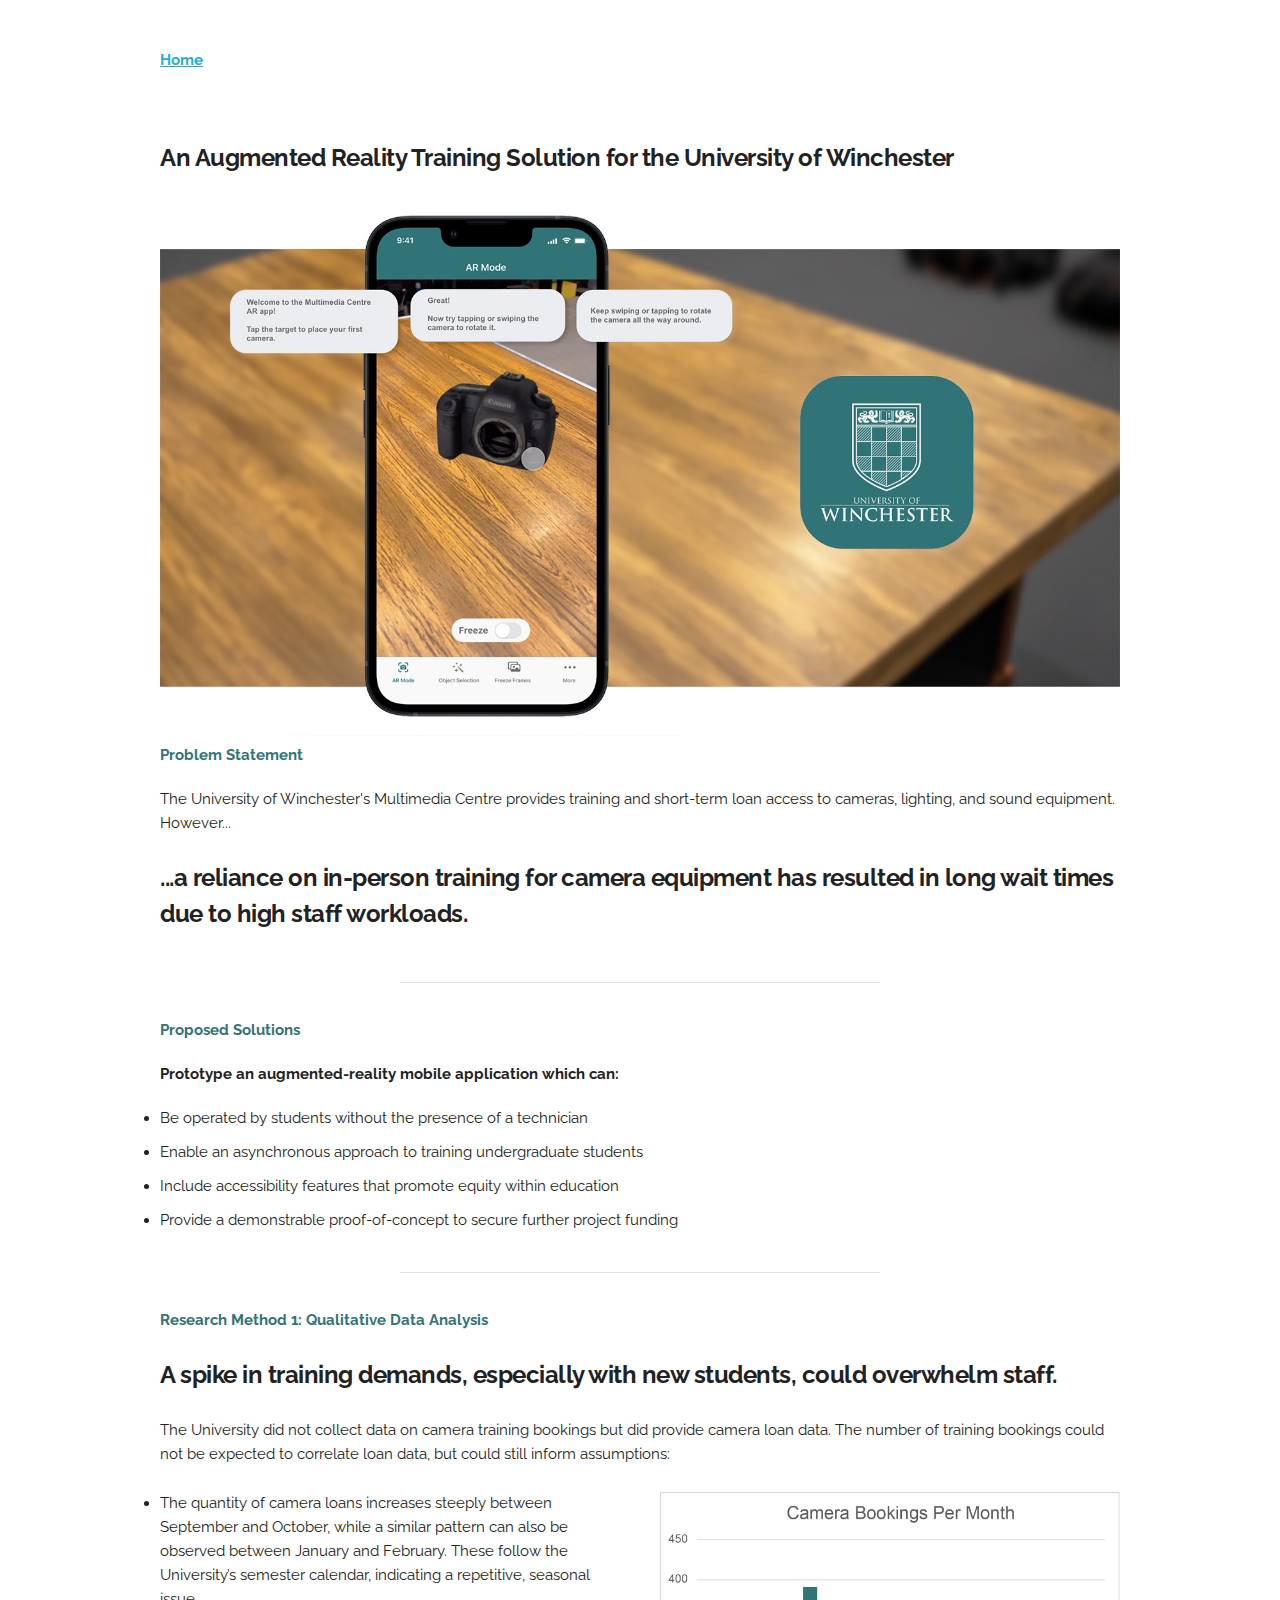
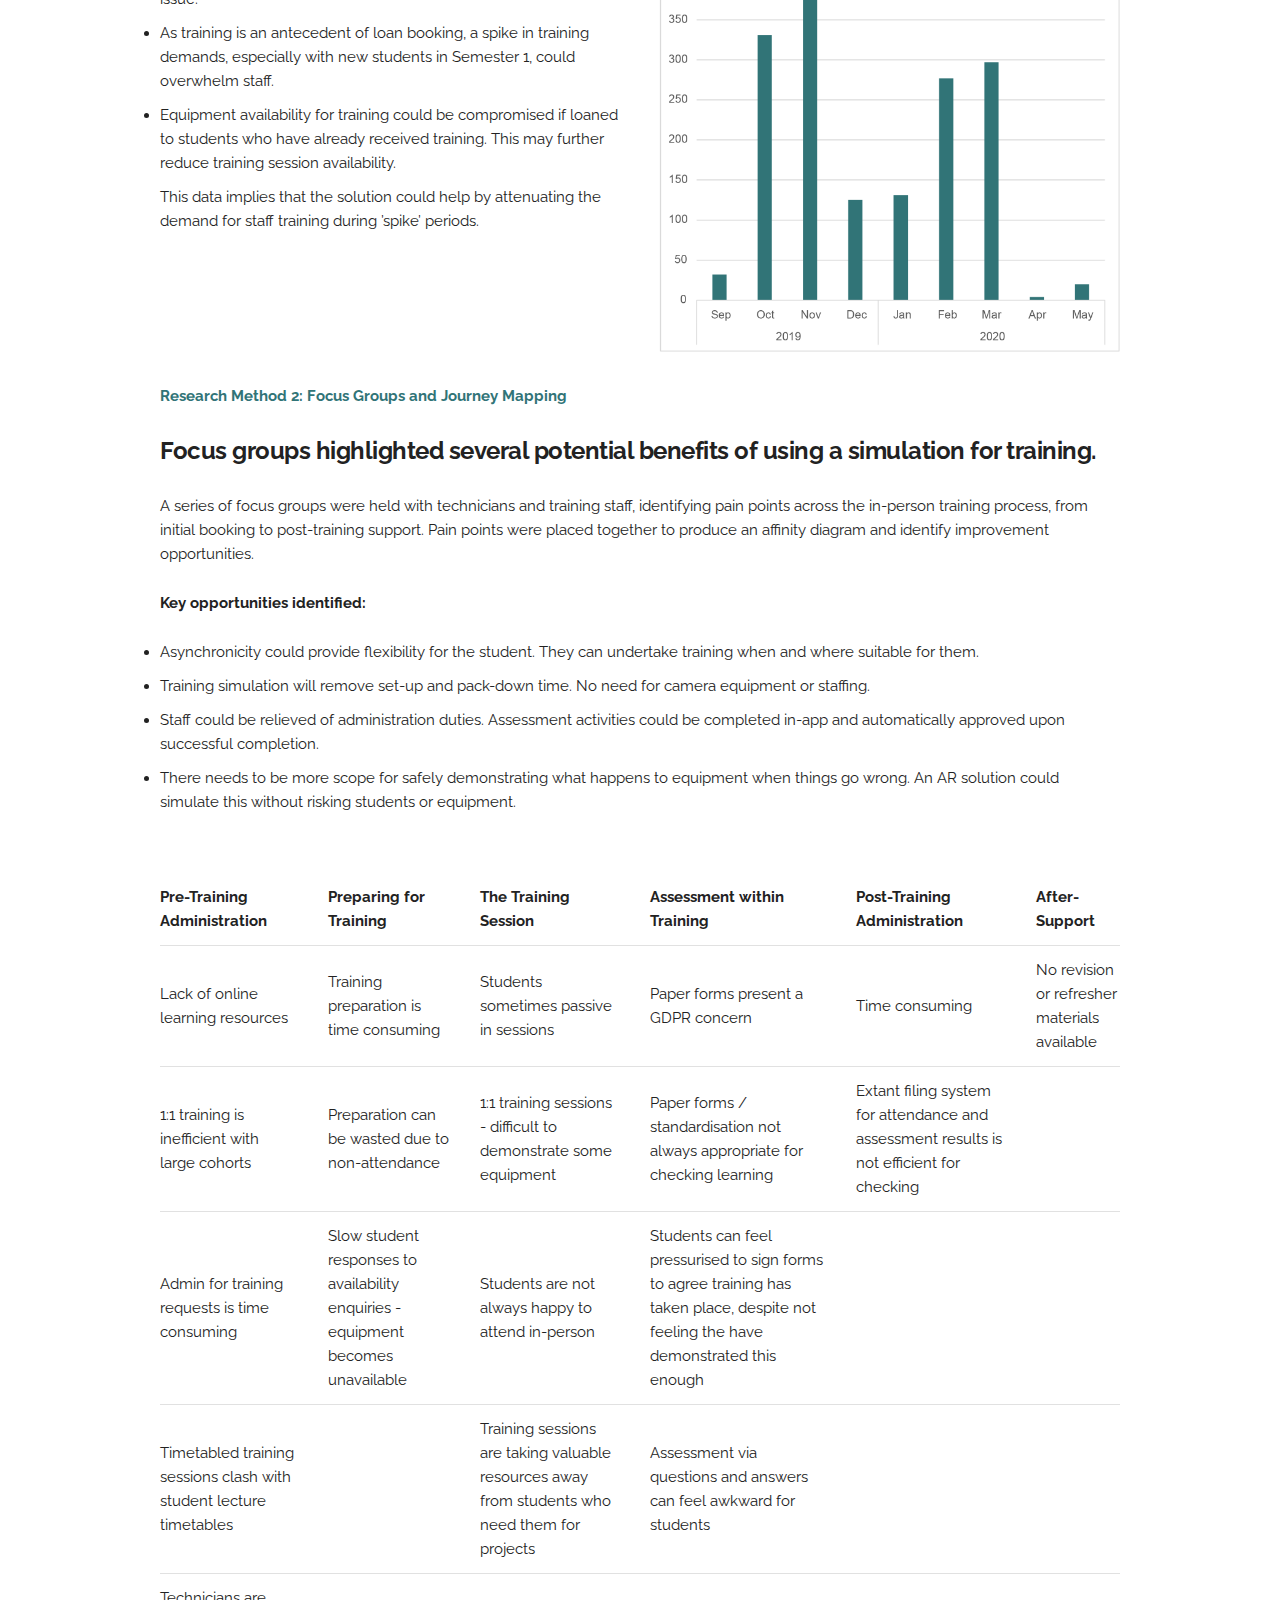
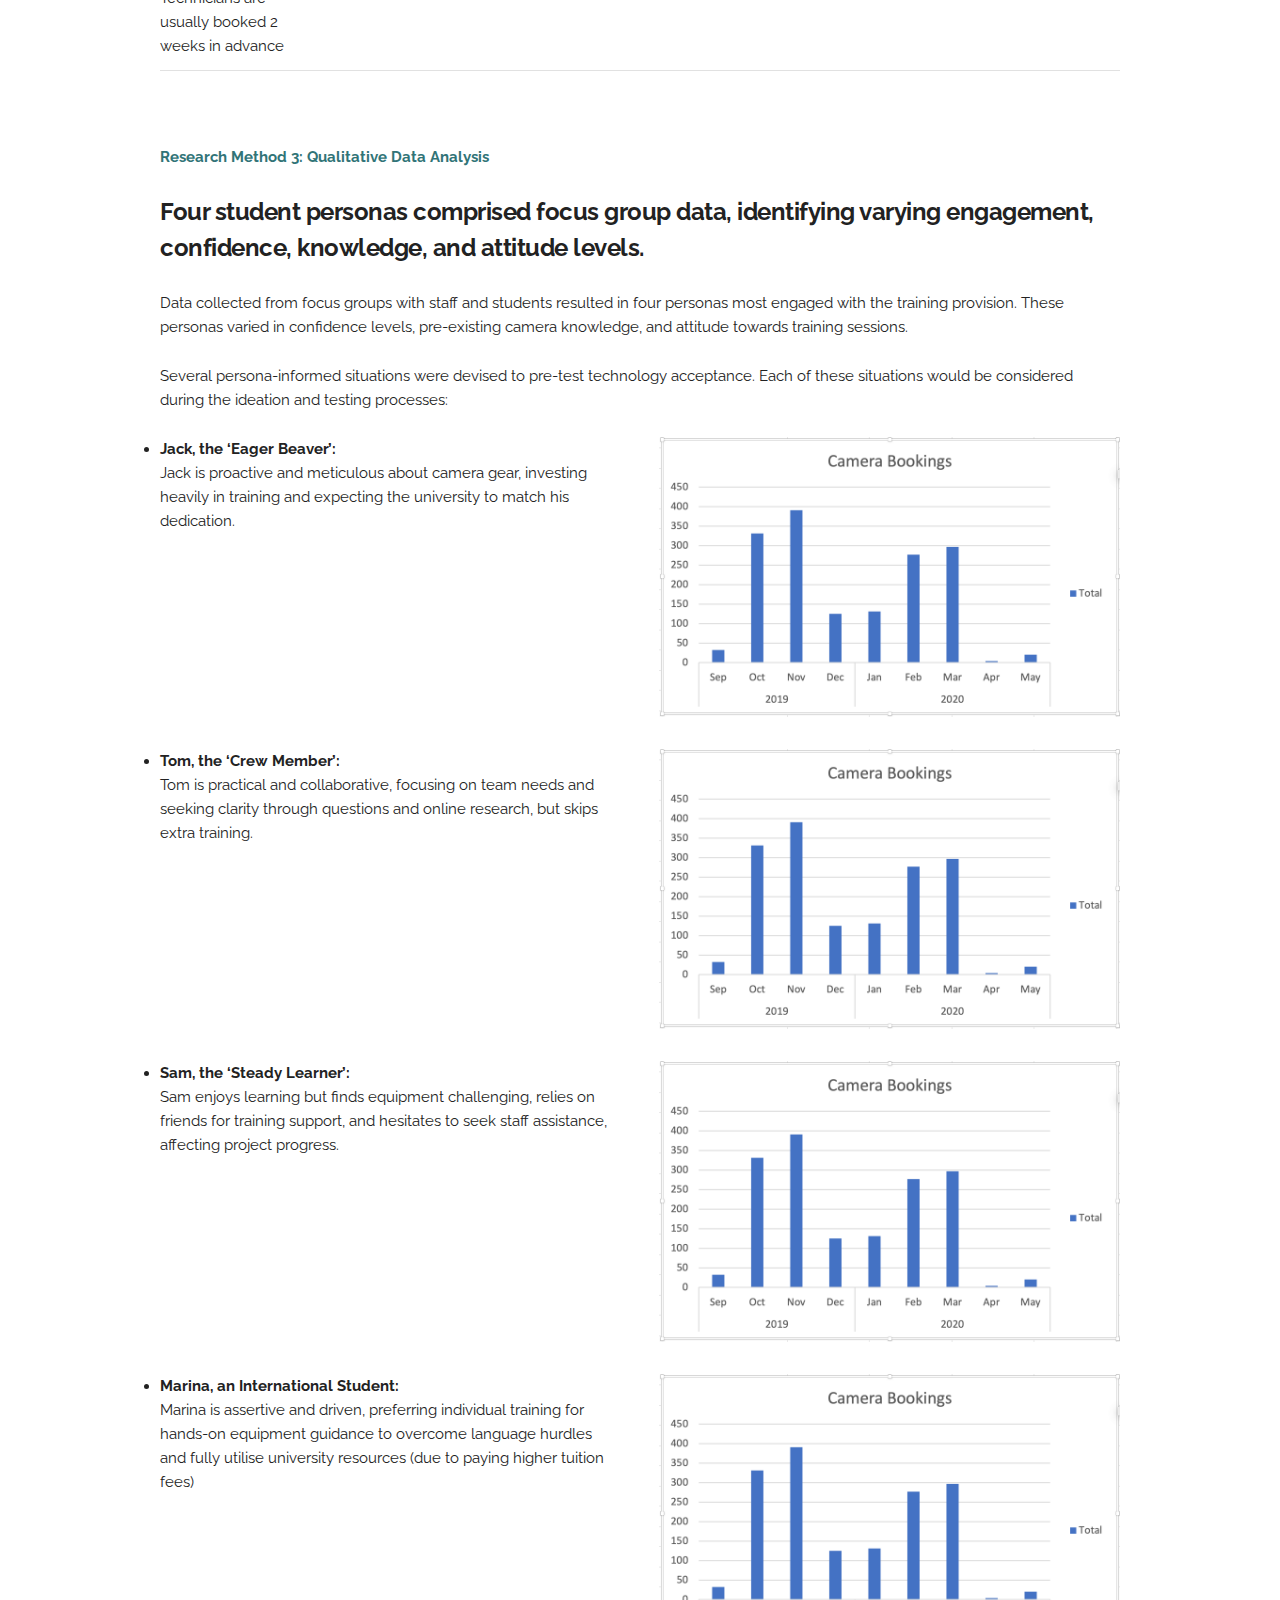
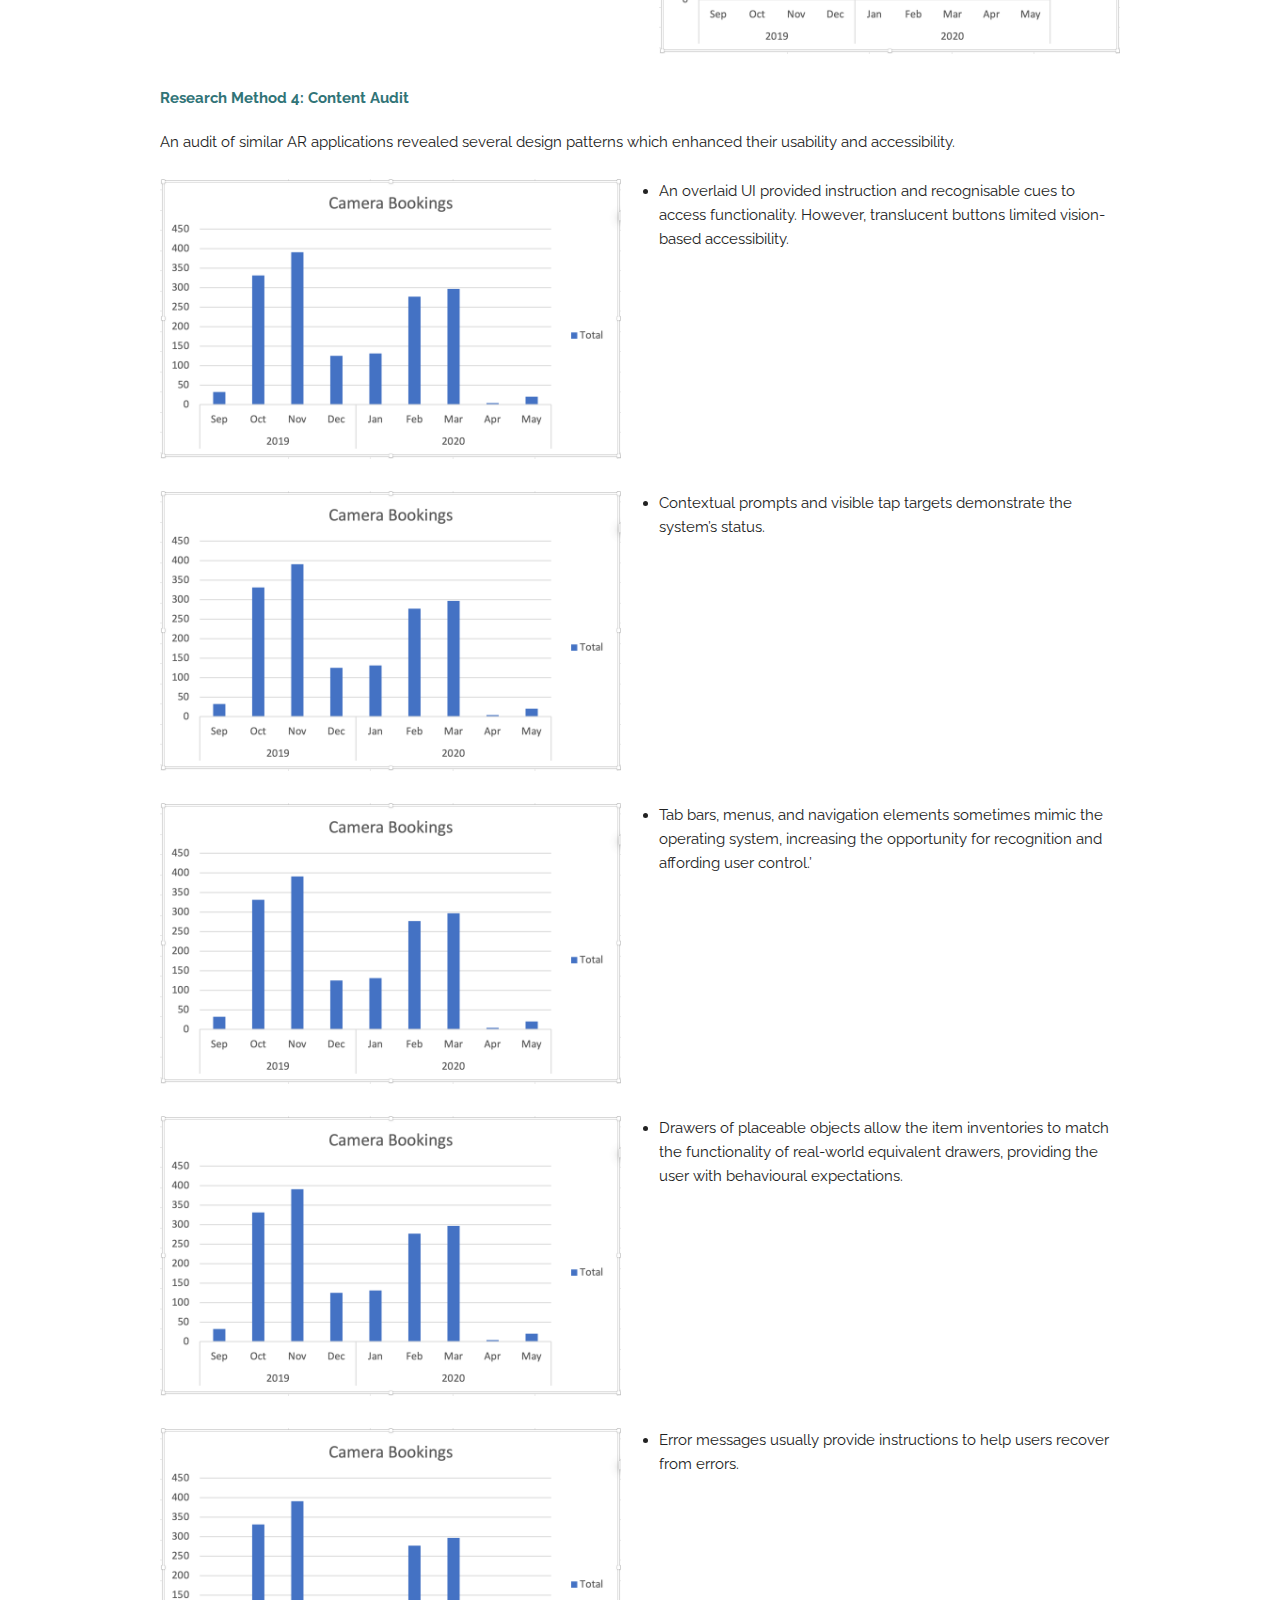
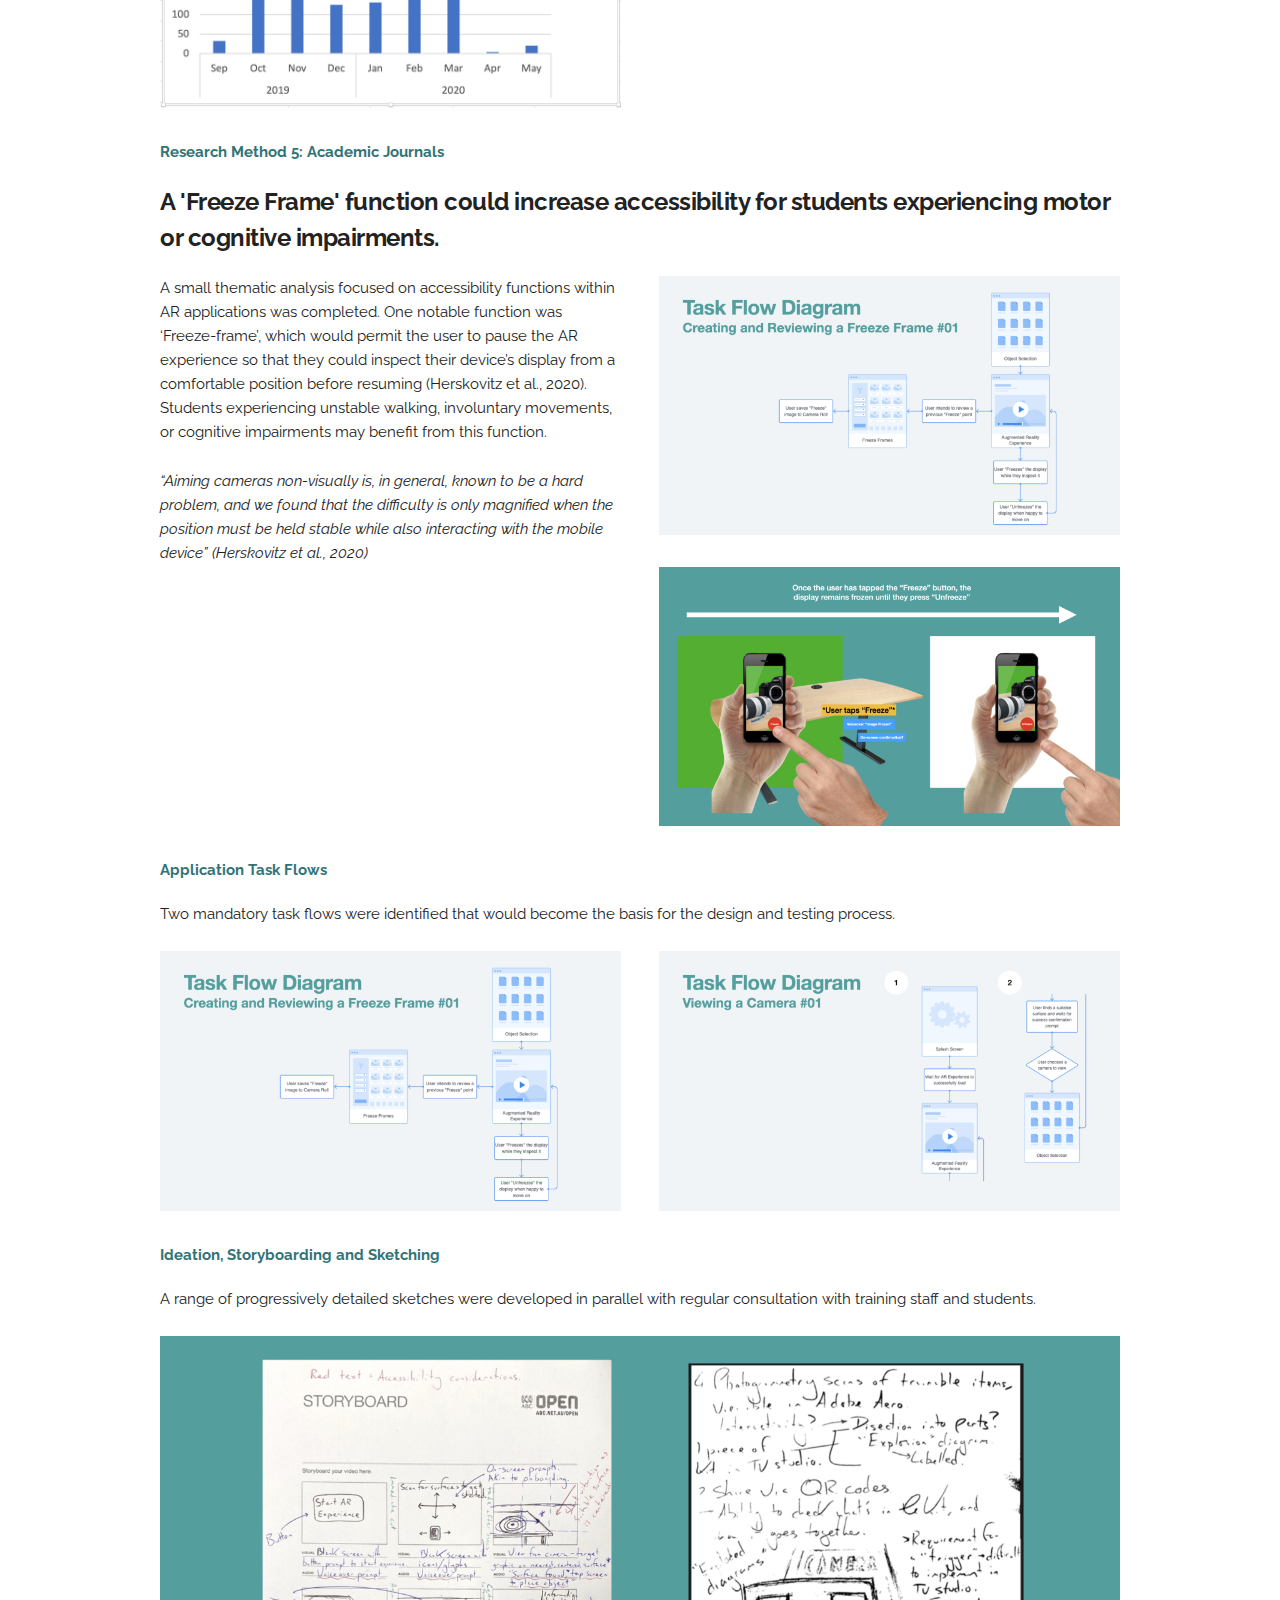
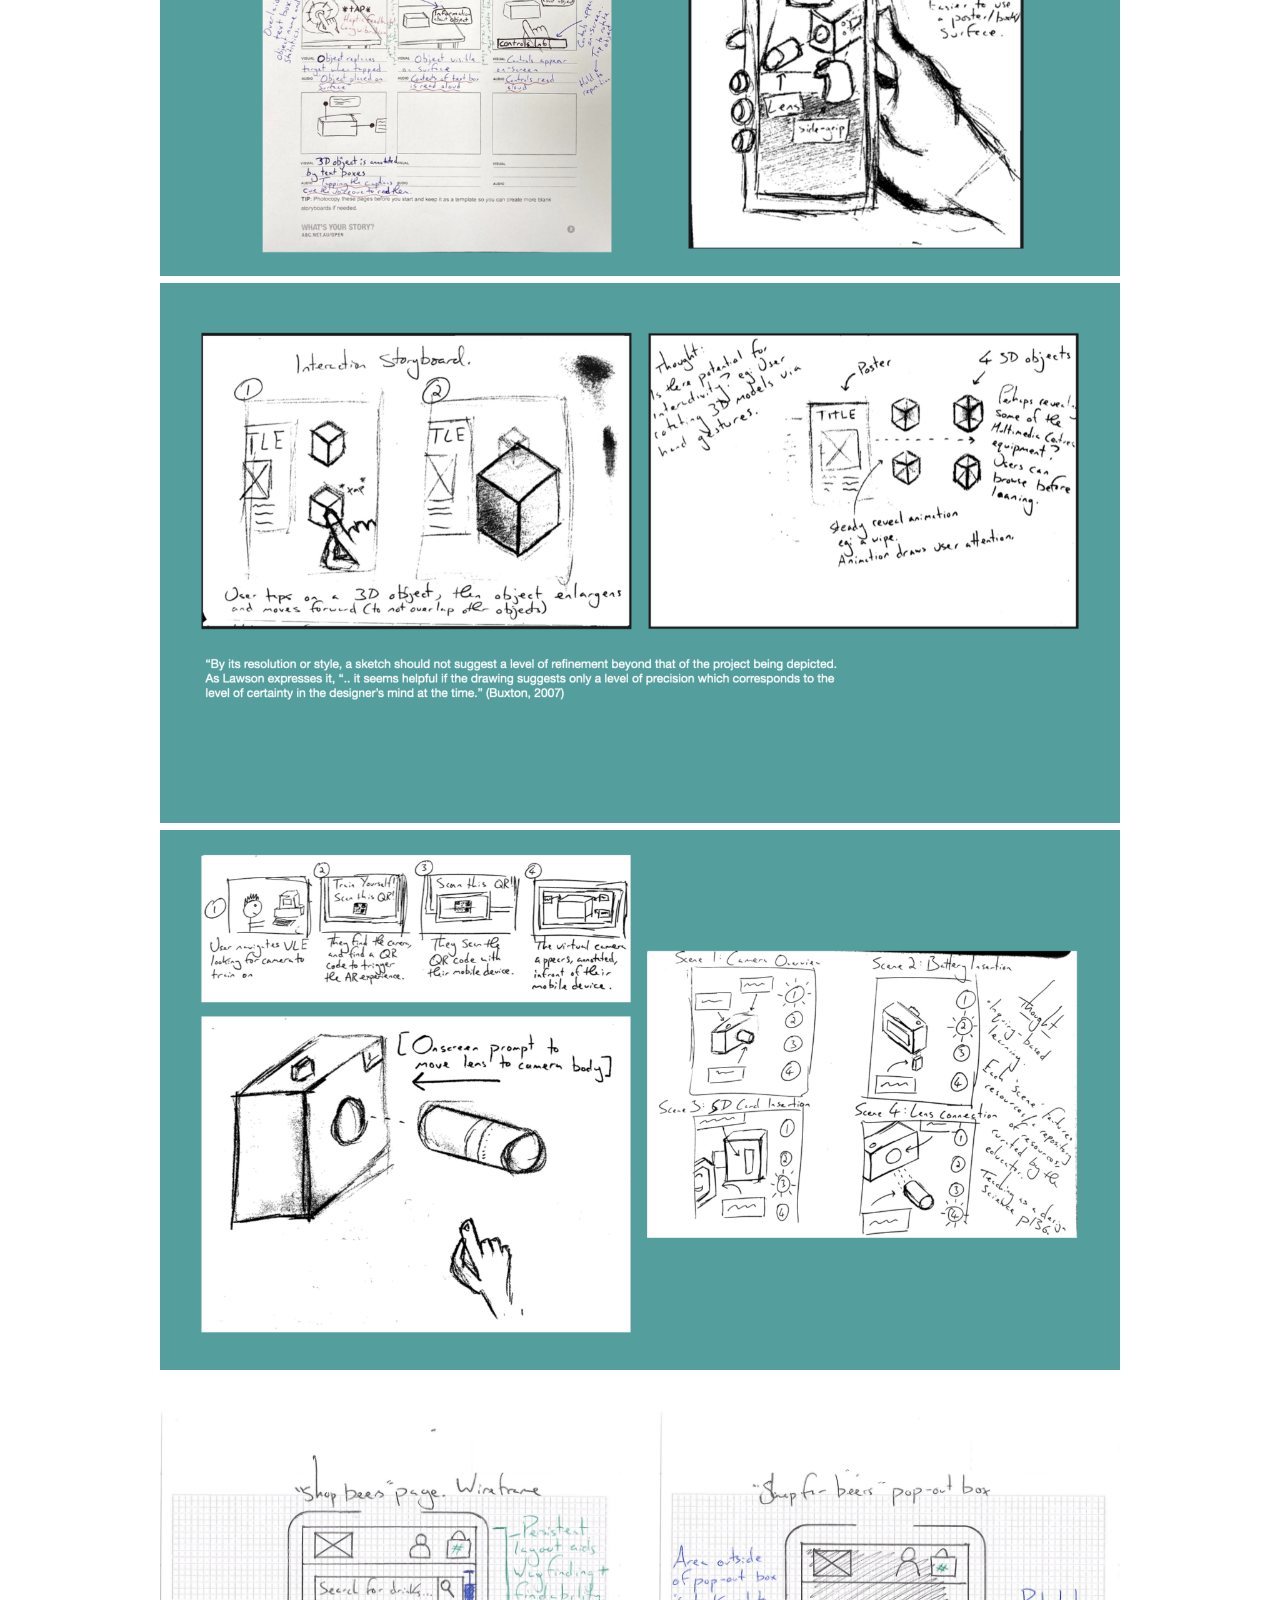
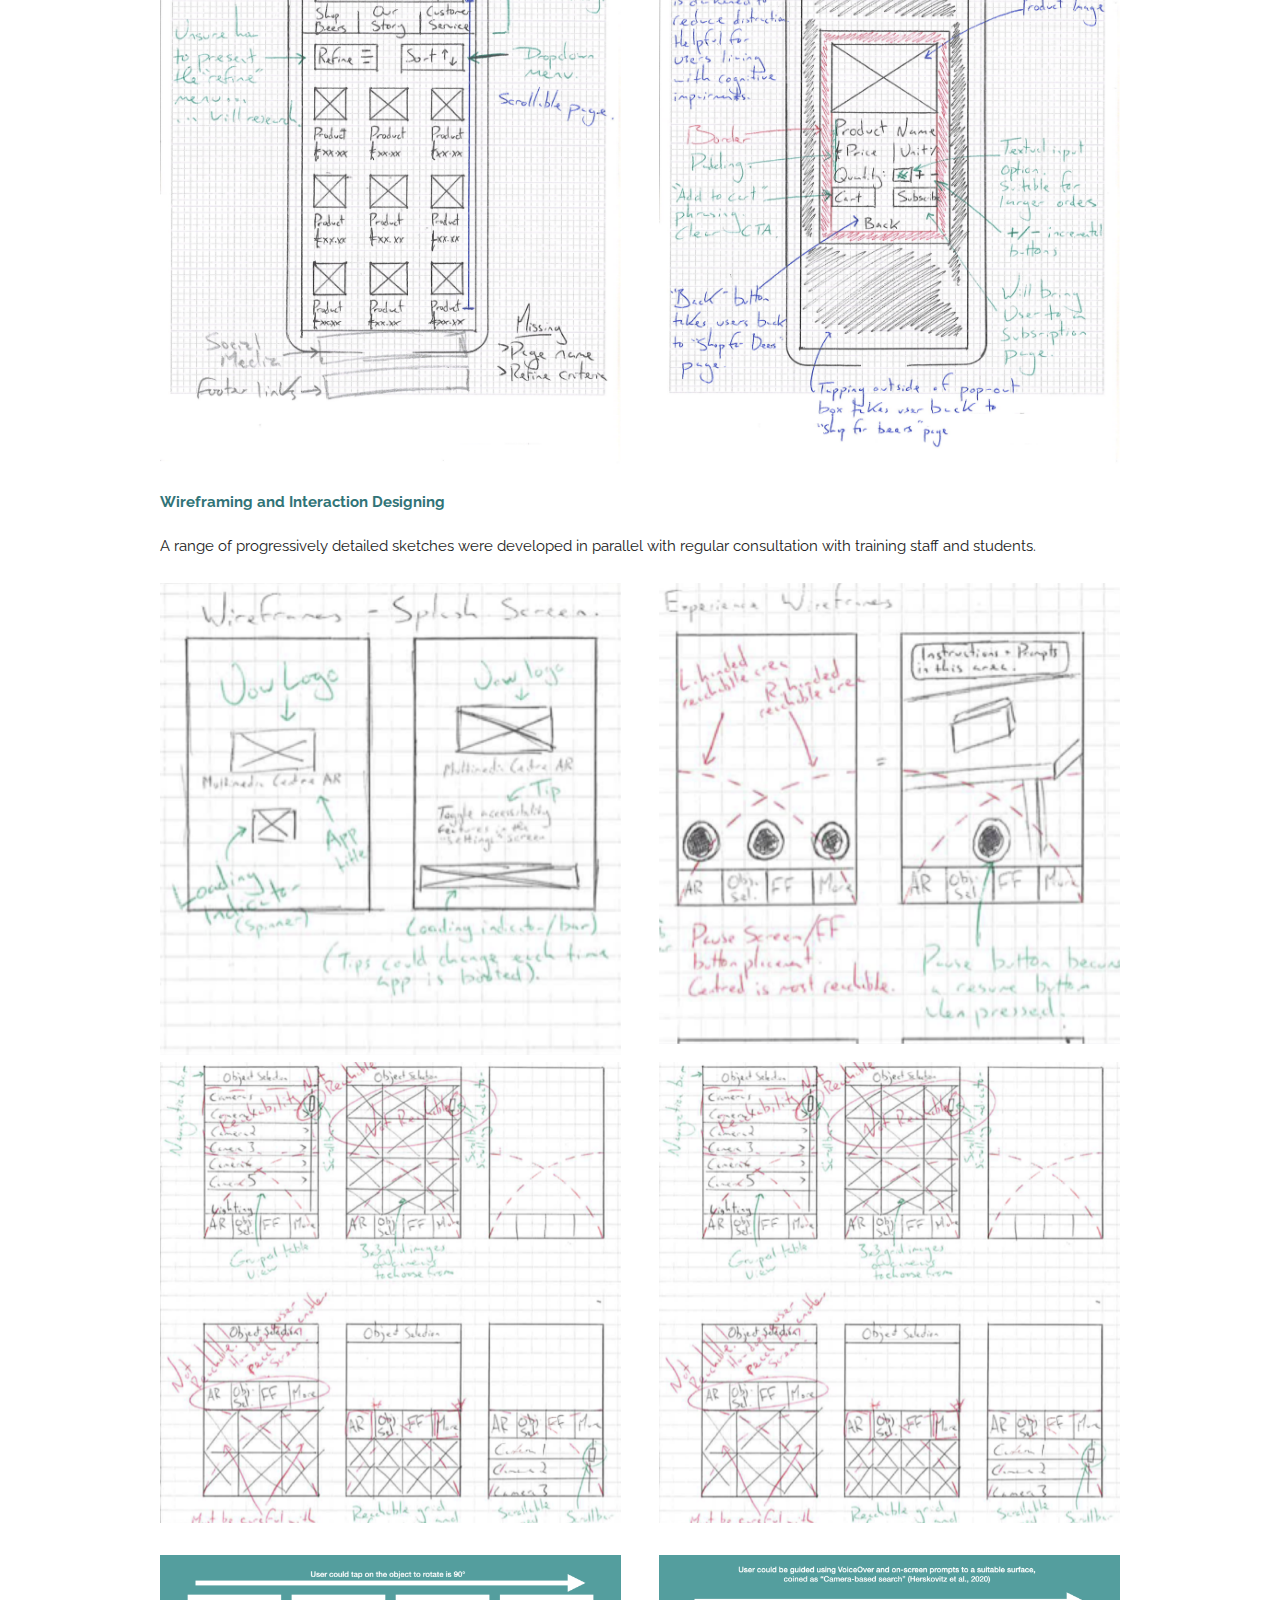
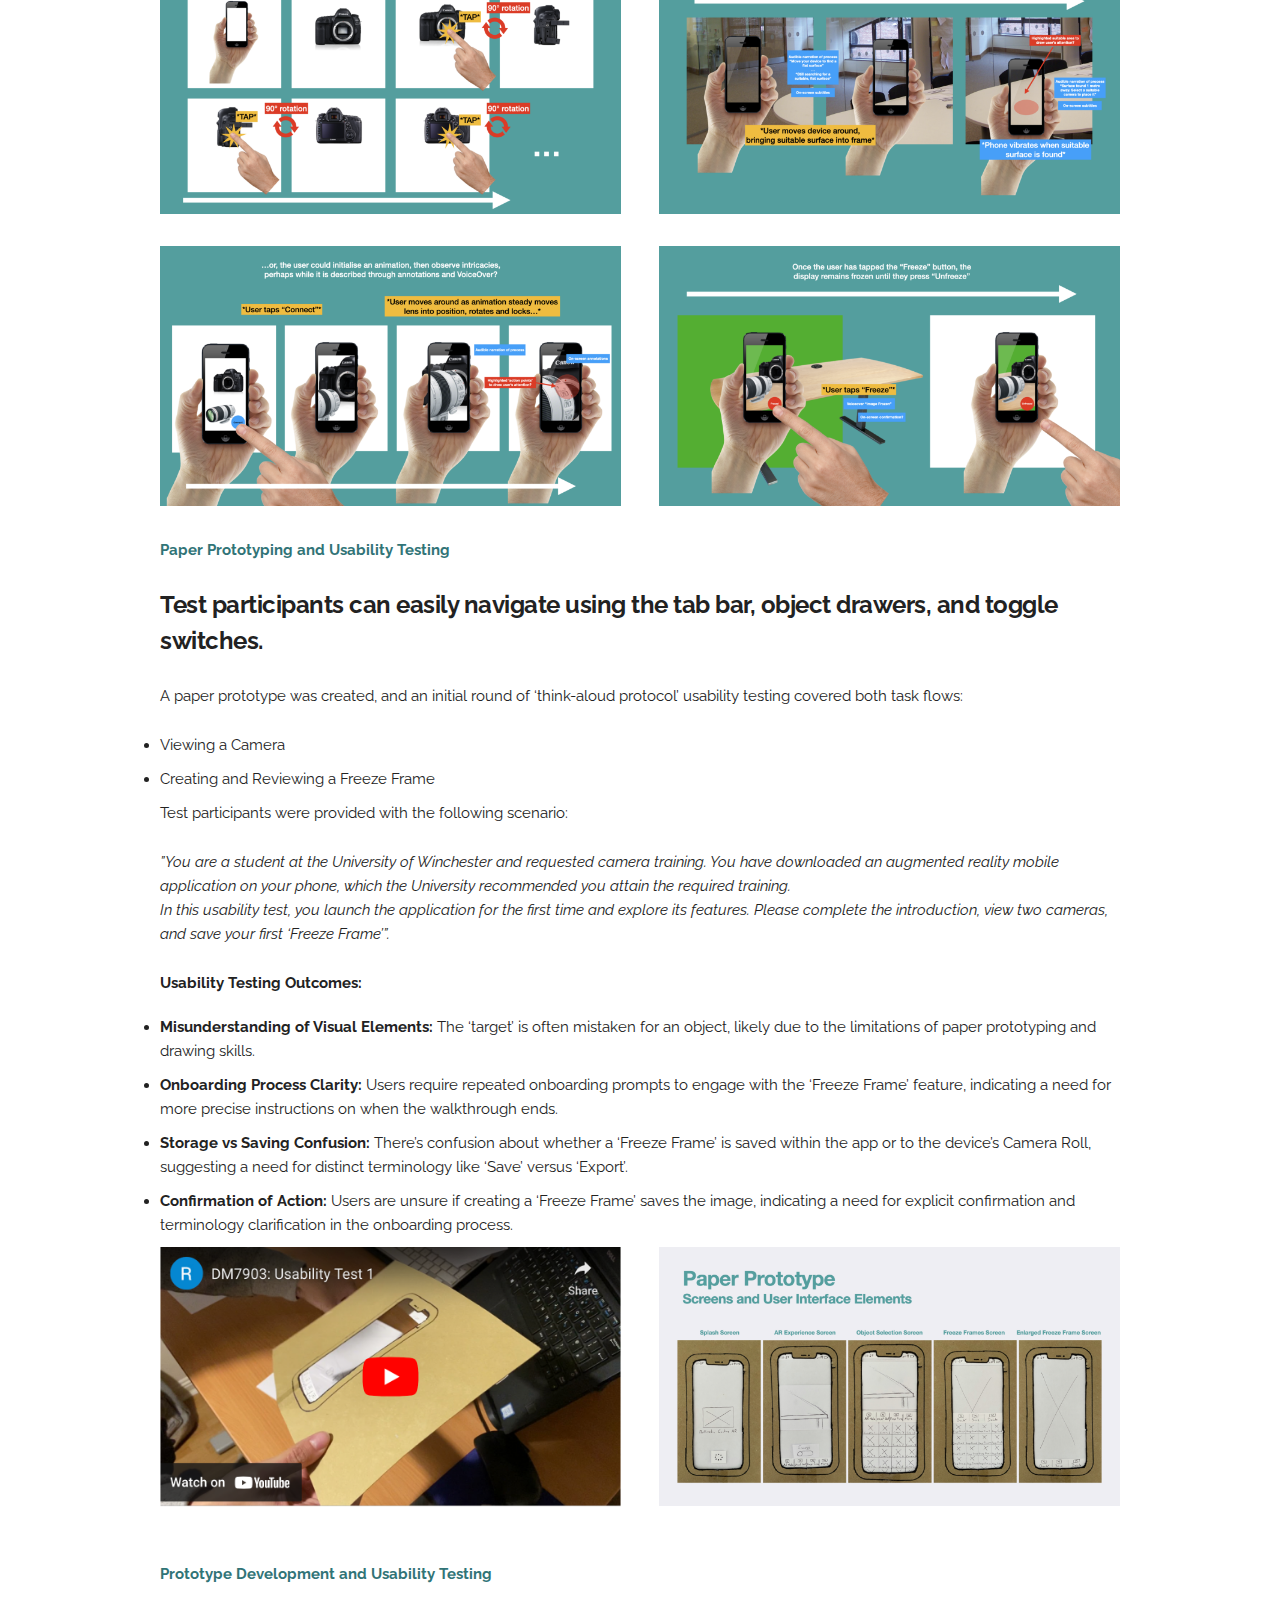
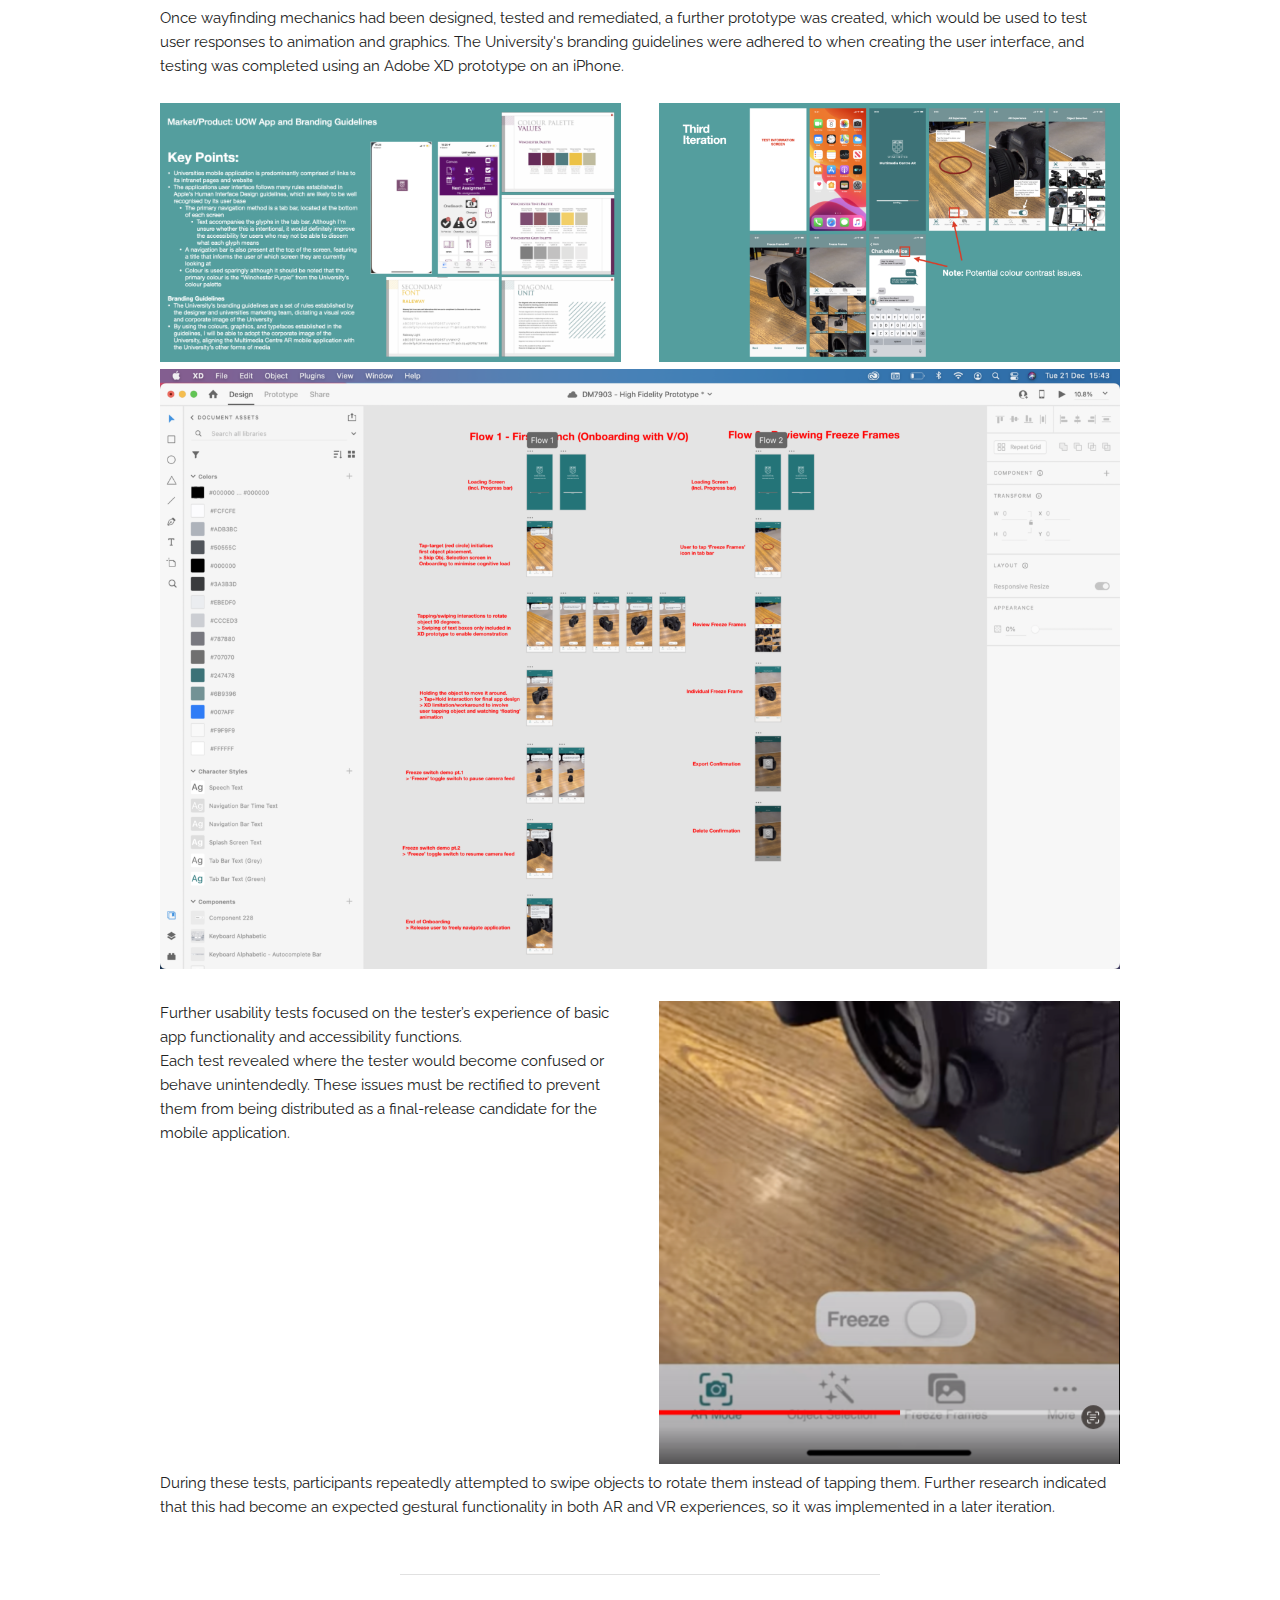
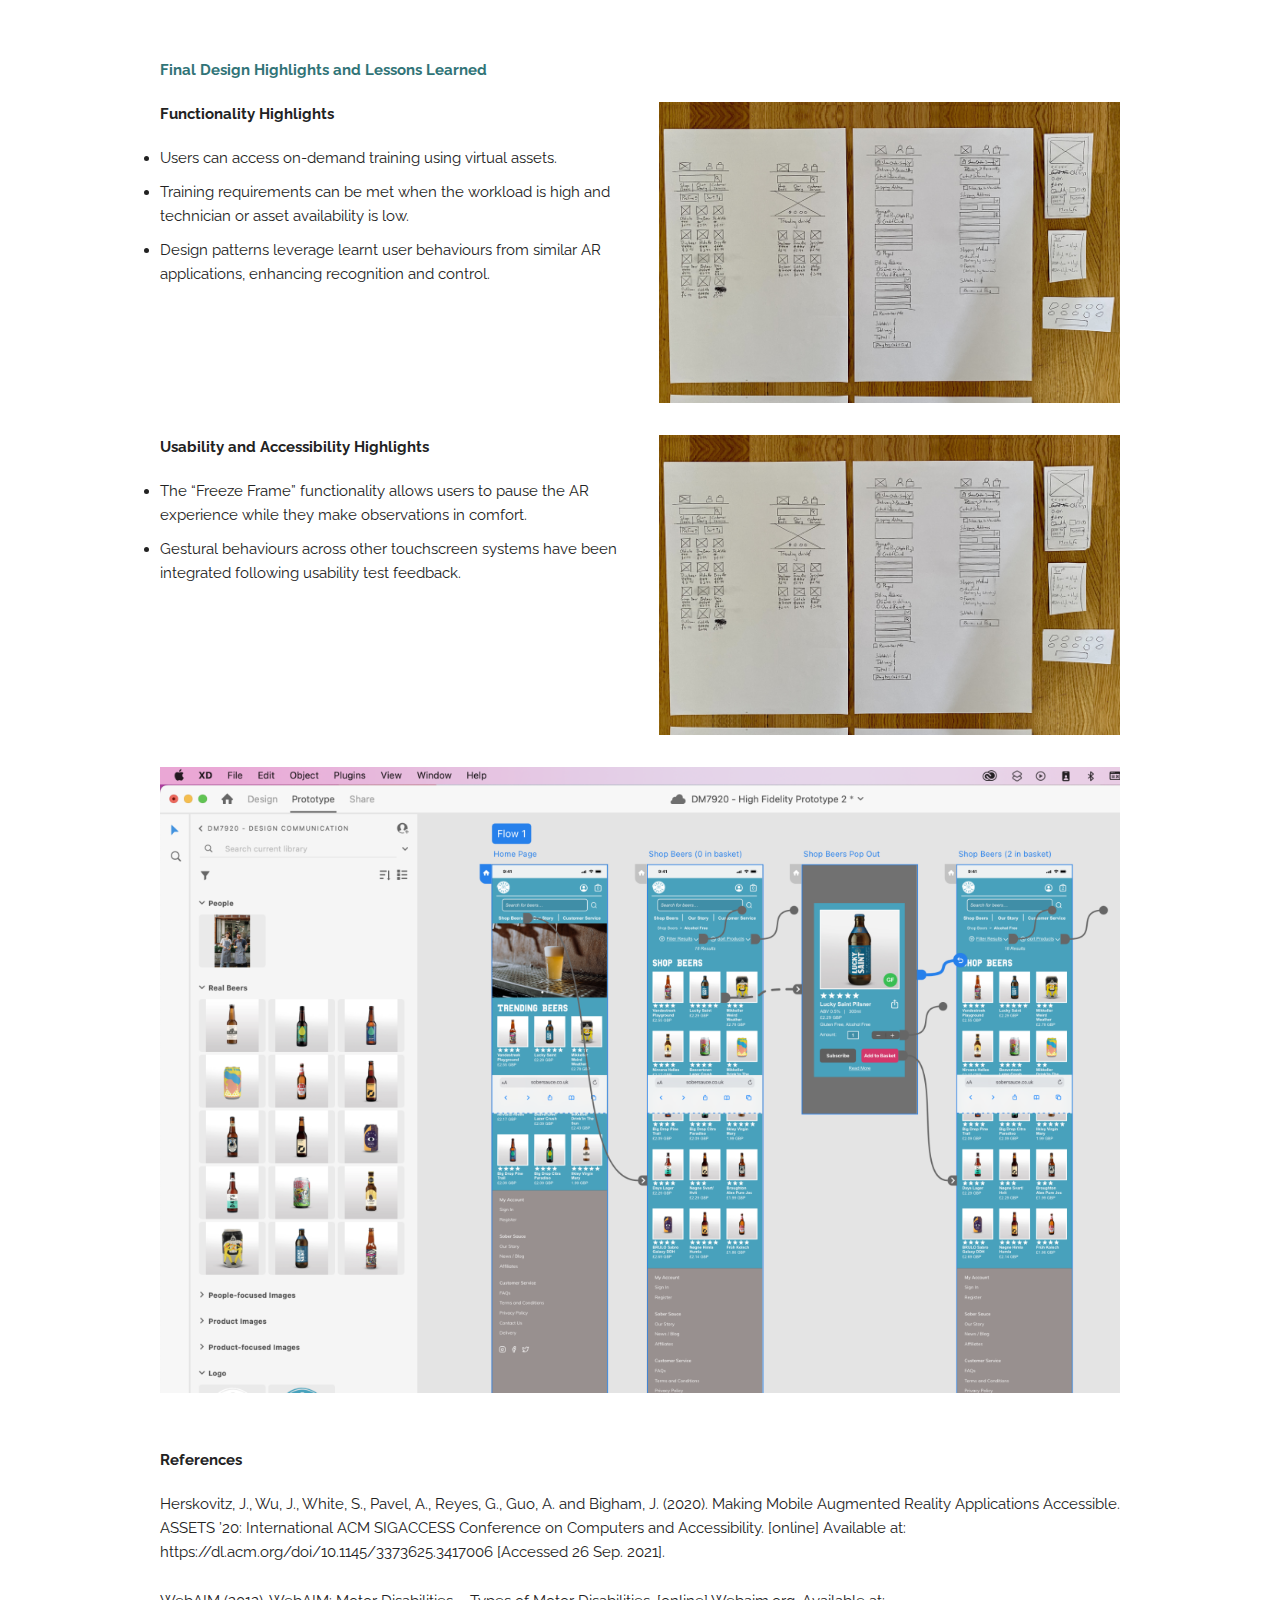
==== AR Training.html @ 692aac98 "Add files via upload" ====
<!DOCTYPE html>
<html lang="en">
<head>

  <!-- Basic Page Needs
  –––––––––––––––––––––––––––––––––––––––––––––––––– -->
  <meta charset="utf-8">
  <title>Skeleton: Responsive CSS Boilerplate</title>
  <meta name="description" content="">
  <meta name="author" content="">

  <!-- Mobile Specific Metas
  –––––––––––––––––––––––––––––––––––––––––––––––––– -->
  <meta name="viewport" content="width=device-width, initial-scale=1">

  <!-- FONT
  –––––––––––––––––––––––––––––––––––––––––––––––––– -->
  <link href='//fonts.googleapis.com/css?family=Raleway:400,300,600' rel='stylesheet' type='text/css'>

  <!-- CSS
  –––––––––––––––––––––––––––––––––––––––––––––––––– -->
  <link rel="stylesheet" href="css/normalize.css">
  <link rel="stylesheet" href="css/skeleton.css">
  <link rel="stylesheet" href="css/style.css">

  <!-- Scripts
  –––––––––––––––––––––––––––––––––––––––––––––––––– -->
  <script src="//ajax.googleapis.com/ajax/libs/jquery/2.1.1/jquery.min.js"></script>

  <!-- Favicon
  –––––––––––––––––––––––––––––––––––––––––––––––––– -->
  <link rel="icon" type="image/png" href="../../dist/images/favicon.png">

</head>
<body>
    <!-- Primary Page Layout
  –––––––––––––––––––––––––––––––––––––––––––––––––– -->

    <div class="container">

        <!-- RETURN HOME -->
        <div class="row">
            <div class="twelve columns" style="margin-top: 5%">
                <h4><a href="index.html">Home</a></h4>
            </div>

        <!-- TITLE -->
        <div class="row">
            <div class="twelve columns" style="margin-top: 5%">
                <h2>An Augmented Reality Training Solution for the University of Winchester</h2>
            </div>



            <!-- HEADER IMAGE -->
            <div class="row">
                <div class="twelve columns">
                    <img class="responsive" src="images/AR-1-hero-image.jpg" alt="Sober Sauce Header Image">
                </div>
            </div>



   <!-- PROBLEM STATEMENT -->
   <div class="row">
    <div class="twelve columns">
        <h3 id="arPage">Problem Statement</h3>
        <p>The University of Winchester's Multimedia Centre provides training and short-term loan access to cameras, lighting, and sound equipment. However...</p>
        <h2>...a reliance on in-person training for camera equipment has resulted in long wait times due to high staff workloads.</h2>
    </div>
</div>
<hr style="width:50%">



<!-- PROPOSED SOLUTIONS -->

<div class="row">
    <div class="twelve columns">
        <h3 id="arPage">Proposed Solutions</h3>
    </div>
</div>

<div class="row">
    <div class="twelve columns">
        <h4>Prototype an augmented-reality mobile application which can:</h4>
        <li>Be operated by students without the presence of a technician</li>
        <li>Enable an asynchronous approach to training undergraduate students</li>
        <li>Include accessibility features that promote equity within education</li>
        <li>Provide a demonstrable proof-of-concept to secure further project funding</li>

    </div>
</div>
<hr style="width:50%">



<!-- RESEARCH METHOD 1 AND INSIGHTS -->

<div class="row">
    <div class="twelve columns">
        <h3 id="arPage">Research Method 1: Qualitative Data Analysis</h3>
        <p>
        <h2>A spike in training demands, especially with new students, could overwhelm staff.</h2>
        </p>
    </div>
</div>

<div class="row">
    <div class="twelve columns">
        <p>The University did not collect data on camera training bookings but did provide camera loan data. The number of training bookings could not be expected to correlate loan data, but could still inform assumptions:</p>
    </div>
    </div>
    <div class="row">
        <div class="six columns">
            <li>The quantity of camera loans increases steeply between September and October, while a similar pattern can also be observed between January and February. These follow the University’s semester calendar, indicating a repetitive, seasonal issue.</li>
            <li>As training is an antecedent of loan booking, a spike in training demands, especially with new students in Semester 1, could overwhelm staff.</li>
            <li>Equipment availability for training could be compromised if loaned to students who have already received training. This may further reduce training session availability.</li>
        <p>This data implies that the solution could help by attenuating the demand for staff training during ’spike’ periods.</p>
        </div>

    <div class="six columns">
        <img class="responsive" src="images/AR-2-camera-booking-graph.png"
            alt="Site Structure Diagram of the Sober Sauce Website">
        <p></p>
    </div>
</div>





<!-- RESEARCH METHOD 2 AND INSIGHTS -->

<div class="row">
    <div class="twelve columns">
        <h3 id="arPage">Research Method 2: Focus Groups and Journey Mapping</h3>
        <p>
        <h2>Focus groups highlighted several potential benefits of using a simulation for training.</p>
        </h2>
    </div>
</div>

<div class="row">
    <div class="twelve columns">
        <p>A series of focus groups were held with technicians and training staff, identifying pain points across the in-person training process, from initial booking to post-training support. Pain points were placed together to produce an affinity diagram and identify improvement opportunities.</p>
        <p><h4>Key opportunities identified:</h4></p>
        <li>Asynchronicity could provide flexibility for the student. They can undertake training when and where suitable for them.</li>
        <li>Training simulation will remove set-up and pack-down time. No need for camera equipment or staffing.</li>
        <li>Staff could be relieved of administration duties. Assessment activities could be completed in-app and automatically approved upon successful completion.</li>
        <li>There needs to be more scope for safely demonstrating what happens to equipment when things go wrong. An AR solution could simulate this without risking students or equipment.</li>
       <br>
       <p></p>
        <table>
            <tr>
              <th>Pre-Training Administration</th>
              <th>Preparing for Training</th>
              <th>The Training Session</th>
              <th>Assessment within Training</th>
              <th>Post-Training Administration</th>
              <th>After-Support</th>
            </tr>
            <tr>
              <td>Lack of online learning resources</td>
              <td>Training preparation is time consuming</td>
              <td>Students sometimes passive in sessions</td>
              <td>Paper forms present a GDPR concern</td>
              <td>Time consuming</td>
              <td>No revision or refresher materials available</td>
            </tr>
            <tr>
              <td>1:1 training is inefficient with large cohorts</td>
              <td>Preparation can be wasted due to non-attendance</td>
              <td>1:1 training sessions - difficult to demonstrate some equipment</td>
              <td>Paper forms / standardisation not always appropriate for checking learning</td>
              <td>Extant filing system for attendance and assessment results is not efficient for checking</td>
              <td></td>
            </tr>
            <tr>
            <td>Admin for training requests is time consuming</td>
            <td>Slow student responses to availability enquiries - equipment becomes unavailable</td>
            <td>Students are not always happy to attend in-person</td>
            <td>Students can feel pressurised to sign forms to agree training has taken place, despite not feeling the have demonstrated this enough</td>
            <td></td>
            <td></td>
            </tr>
            <tr>
            <td>Timetabled training sessions clash with student lecture timetables</td>
            <td></td>
            <td>Training sessions are taking valuable resources away from students who need them for projects</td>
            <td>Assessment via questions and answers can feel awkward for students</td>
            <td></td>
            <td></td>
            </tr>
            <tr>
            <td>Technicians are usually booked 2 weeks in advance</td>
            <td></td>
            <td></td>
            <td></td>
            <td></td>
            <td></td>
            </tr>
          </table>
          <p></p>
          <br>
          <p></p>
    </div>
</div>
<!-- <hr style="width:50%"> -->


<!-- RESEARCH METHOD 3 AND INSIGHTS -->

<div class="row">
    <div class="twelve columns">
        <h3 id="arPage">Research Method 3: Qualitative Data Analysis</h3>
        <p>
        <h2>Four student personas comprised focus group data, identifying varying engagement, confidence, knowledge, and attitude levels.</h2>
        </p>
    </div>
</div>

<div class="row">
    <div class="twelve columns">
        <p>Data collected from focus groups with staff and students resulted in four personas most engaged with the training provision. These personas varied in confidence levels, pre-existing camera knowledge, and attitude towards training sessions.</p>
        <p>Several persona-informed situations were devised to pre-test technology acceptance. Each of these situations would be considered during the ideation and testing processes:</p>
    </div>
    </div>
    <div class="row">
        <div class="six columns">
            <li><b>Jack, the ‘Eager Beaver’:</b>
                <br>Jack is proactive and meticulous about camera gear, investing heavily in training and expecting the university to match his dedication.</li>
        </div>
        <div class="six columns">
            <img class="responsive" src="images/arCameraBookings.png" alt="Site Structure Diagram of the Sober Sauce Website">
            <p></p>
        </div>
    </div>
    <div class="row">
        <div class="six columns">
            <li><b>Tom, the ‘Crew Member’:</b> 
                <br>Tom is practical and collaborative, focusing on team needs and seeking clarity through questions and online research, but skips extra training.</li>
        </div>
        <div class="six columns">
            <img class="responsive" src="images/arCameraBookings.png" alt="Site Structure Diagram of the Sober Sauce Website">
            <p></p>
        </div>
    </div>
    <div class="row">
        <div class="six columns">
            <li><b>Sam, the ‘Steady Learner’:</b>
                <br>Sam enjoys learning but finds equipment challenging, relies on friends for training support, and hesitates to seek staff assistance, affecting project progress.</li>
        </div>
        <div class="six columns">
            <img class="responsive" src="images/arCameraBookings.png" alt="Site Structure Diagram of the Sober Sauce Website">
            <p></p>
        </div>
    </div>
    <div class="row">
        <div class="six columns">
            <li><b>Marina, an International Student:</b>
                <br>Marina is assertive and driven, preferring individual training for hands-on equipment guidance to overcome language hurdles and fully utilise university resources (due to paying higher tuition fees)</li>
        </div>
        <div class="six columns">
            <img class="responsive" src="images/arCameraBookings.png" alt="Site Structure Diagram of the Sober Sauce Website">
            <p></p>
        </div>
    </div>


<!-- RESEARCH METHOD 4 AND INSIGHTS -->

    <div class="row">
        <div class="twelve columns">
            <h3 id="arPage">Research Method 4: Content Audit</h3>
            <p>An audit of similar AR applications revealed several design patterns which enhanced their usability and accessibility.</p>
        </div>
    </div>
    <div class="row">
        <div class="six columns">
            <img class="responsive" src="images/arCameraBookings.png" alt="Site Structure Diagram of the Sober Sauce Website">
            <p></p>
        </div>
        <div class="six columns">
            <li>An overlaid UI provided instruction and recognisable cues to access functionality. However, translucent buttons limited vision-based accessibility.</li>
        </div>
    </div>
    <div class="row">
        <div class="six columns">
            <img class="responsive" src="images/arCameraBookings.png" alt="Site Structure Diagram of the Sober Sauce Website">
            <p></p>
        </div>
        <div class="six columns">
            <li>Contextual prompts and visible tap targets demonstrate the system’s status.</li>
        </div>
    </div>
    <div class="row">
        <div class="six columns">
            <img class="responsive" src="images/arCameraBookings.png" alt="Site Structure Diagram of the Sober Sauce Website">
            <p></p>
        </div>
        <div class="six columns">
            <li>Tab bars, menus, and navigation elements sometimes mimic the operating system, increasing the opportunity for recognition and affording user control.’</li>
        </div>
    </div>
    <div class="row">
        <div class="six columns">
            <img class="responsive" src="images/arCameraBookings.png" alt="Site Structure Diagram of the Sober Sauce Website">
            <p></p>
        </div>
        <div class="six columns">
            <li>Drawers of placeable objects allow the item inventories to match the functionality of real-world equivalent drawers, providing the user with behavioural expectations.</li>
        </div>
    </div>
    <div class="row">
        <div class="six columns">
            <img class="responsive" src="images/arCameraBookings.png" alt="Site Structure Diagram of the Sober Sauce Website">
            <p></p>
        </div>
        <div class="six columns">
            <li>Error messages usually provide instructions to help users recover from errors.</li>
        </div>
    </div>




<!-- RESEARCH METHOD 5 AND INSIGHTS -->

<div class="row">
    <div class="twelve columns">
        <h3 id="arPage">Research Method 5: Academic Journals</h3>
        <h2>A 'Freeze Frame' function could increase accessibility for students experiencing motor or cognitive impairments.</h2>
    </div>
</div>
<div class="row">
    <div class="six columns">
        <p>A small thematic analysis focused on accessibility functions within AR applications was completed. One notable function was ‘Freeze-frame’, which would permit the user to pause the AR experience so that they could inspect their device’s display from a comfortable position before resuming (Herskovitz et al., 2020). Students experiencing unstable walking, involuntary movements, or cognitive impairments may benefit from this function.</p>
        <p><i>“Aiming cameras non-visually is, in general, known to be a hard problem, and we found that the difficulty is only magnified when the position must be held stable while also interacting with the mobile device” (Herskovitz et al., 2020)</i></p>
    </div>
    <div class="six columns">
        <img class="responsive" src="images/arFlow1.png" alt="Site Structure Diagram of the Sober Sauce Website">
            <p></p>
        <img class="responsive" src="images/arFlow2.png" alt="Site Structure Diagram of the Sober Sauce Website">
        <p></p>
    </div>
</div>





<!-- APPLICATION TASK FLOWS -->


<div class="row">
    <div class="twelve columns">
        <h3 id="arPage">Application Task Flows</h3>
        <p>Two mandatory task flows were identified that would become the basis for the design and testing process.</p>
    </div>
</div>

<div class="row">
    <div class="six columns">
        <img class="responsive" src="images/arFlow1.png" alt="Site Structure Diagram of the Sober Sauce Website">
    </div>

    <div class="six columns">
        <img class="responsive" src="images/arFlow3.png" alt="Site Structure Diagram of the Sober Sauce Website">
        <p></p>
    </div>
</div>





<!-- IDEATION STORYBOARDING AND SKETCHING -->

<div class="row">
    <div class="twelve columns">
        <h3 id="arPage">Ideation, Storyboarding and Sketching</h3>
        <p>A range of progressively detailed sketches were developed in parallel with regular consultation with training staff and students.</p>
    </div>
</div>

<div class="row">
    <div class="twelve columns">
        <img class="responsive" src="images/sketches1.png" alt="Sober Sauce Redesign Sketches">
        <img class="responsive" src="images/sketches2.png" alt="Sober Sauce Redesign Sketches">
        <img class="responsive" src="images/sketches3.png" alt="Sober Sauce Redesign Sketches">
    </div>
</div>

<div class="row">
    <div class="six columns">
        <img class="responsive" src="images/soberSauceWireframe1.png" alt="Sober Sauce Wireframe 1">
    </div>
    <div class="six columns">
        <img class="responsive" src="images/soberSauceWireframe2.png" alt="Sober Sauce Wireframe 2">
    </div>

</div>


<!-- WIREFRAMING AND INTERACTION DESIGN -->

    <div class="row">
        <div class="twelve columns">
            <h3 id="arPage">Wireframing and Interaction Designing</h3>
            <p>A range of progressively detailed sketches were developed in parallel with regular consultation with training staff and students.</p>
        </div>
    </div>
    <div class="row">
        <div class="six columns">
            <img class="responsive" src="images/arWireframe1.png" alt="Sober Sauce Wireframe 1">
        </div>
        <div class="six columns">
            <img class="responsive" src="images/arWireframe2.png" alt="Sober Sauce Wireframe 2">
        </div>
    </div>
    <div class="row">
        <div class="six columns">
            <img class="responsive" src="images/arWireframe3.png" alt="Sober Sauce Wireframe 1">
        </div>
        <div class="six columns">
            <img class="responsive" src="images/arWireframe4.png" alt="Sober Sauce Wireframe 2">
            <p></p>
        </div>
    </div>
    <div class="row">
        <div class="six columns">
            <img class="responsive" src="images/arInteractionConcept1.png" alt="Sober Sauce Wireframe 1">
        </div>
        <div class="six columns">
            <img class="responsive" src="images/arInteractionConcept2.png" alt="Sober Sauce Wireframe 2">
            <p></p>
        </div>
    </div>
    <div class="row">
        <div class="six columns">
            <img class="responsive" src="images/arInteractionConcept3.png" alt="Sober Sauce Wireframe 1">
        </div>
        <div class="six columns">
            <img class="responsive" src="images/arInteractionConcept4.png" alt="Sober Sauce Wireframe 2">
            <p></p>
        </div>
    </div>


<!-- PAPER PROTOTYPING AND USABILITY TESTING -->

<div class="row">
    <div class="twelve columns">
        <h3 id="arPage">Paper Prototyping and Usability Testing</h3>
        <p>
        <h2>Test participants can easily navigate using the tab bar, object drawers, and toggle switches.</h2>
        </p>
        <p>A paper prototype was created, and an initial round of ‘think-aloud protocol’ usability testing covered both task flows:</p>
        <li>Viewing a Camera</li>
        <li>Creating and Reviewing a Freeze Frame</li>
        <p>Test participants were provided with the following scenario:</p>
        <p><i>”You are a student at the University of Winchester and requested camera training. You have downloaded an augmented reality mobile application on your phone, which the University recommended you attain the required training. 
            <br>In this usability test, you launch the application for the first time and explore its features. Please complete the introduction, view two cameras, and save your first ‘Freeze Frame’”.</i></p>
            <h4>Usability Testing Outcomes:</h4>
            <li><b>Misunderstanding of Visual Elements: </b>The ‘target’ is often mistaken for an object, likely due to the limitations of paper prototyping and drawing skills.</li>
            <li><b>Onboarding Process Clarity: </b>Users require repeated onboarding prompts to engage with the ‘Freeze Frame’ feature, indicating a need for more precise instructions on when the walkthrough ends.</li>
            <li><b>Storage vs Saving Confusion: </b>There’s confusion about whether a ‘Freeze Frame’ is saved within the app or to the device’s Camera Roll, suggesting a need for distinct terminology like ‘Save’ versus ‘Export’.</li>
            <li><b>Confirmation of Action: </b>Users are unsure if creating a ‘Freeze Frame’ saves the image, indicating a need for explicit confirmation and terminology clarification in the onboarding process.</li>
        </div>
</div>

<div class="row">
    <div class="six columns">
        <img class="responsive" src="images/arUsabilityTest1.png" alt="Usability Testing">
    </div>
    <div class="six columns">
        <img class="responsive" src="images/arUsabilityTest2.png"
            alt="Usability Testing Artifact">
    </div>
</div>





<!-- PROTOTYPE DEVELOPMENT AND USABILITY TESTING -->

<div class="row">
    <div class="twelve columns" style="margin-top: 5%">
        <h3 id="arPage">Prototype Development and Usability Testing</h3>
        <p>Once wayfinding mechanics had been designed, tested and remediated, a further prototype was created, which would be used to test user responses to animation and graphics. The University's branding guidelines were adhered to when creating the user interface, and testing was completed using an Adobe XD prototype on an iPhone.</p>
    </div>
</div>

<div class="row">
    <div class="six columns">
        <img class="responsive" src="images/arBrandingGuidelines.png" alt="Usability Testing">
    </div>
    <div class="six columns">
        <img class="responsive" src="images/arThirdIteration.png" alt="Usability Testing Artifact">
    </div>
</div>
<div class="row">
    <div class="twelve columns">
        <img class="responsive" src="images/arFlow4.png" alt="Usability Testing">
        <p></p>
    </div>
</div>
<div class="row">
    <div class="six columns">
        <p>Further usability tests focused on the tester’s experience of basic app functionality and accessibility functions. 
            <br>Each test revealed where the tester would become confused or behave unintendedly. These issues must be rectified to prevent them from being distributed as a final-release candidate for the mobile application.</p>
    </div>
    <div class="six columns">
        <img class="responsive" src="images/arUsabilityTest3.png" alt="Usability Testing Artifact">
    </div>

    <div class="twelve columns">
    <p>During these tests, participants repeatedly attempted to swipe objects to rotate them instead of tapping them. Further research indicated that this had become an expected gestural functionality in both AR and VR experiences, so it was implemented in a later iteration.</p>
    </div> 
</div>

<hr style="width:50%">




<!-- FINAL DESIGN HIGHLIGHTS AND LESSONS LEARNED -->

<div class="row">
    <div class="twelve columns" style="margin-top: 5%">
        <h3 id="arPage">Final Design Highlights and Lessons Learned</h3>
    </div>
</div>
<div class="row">
    <div class="six columns">
        <h3>Functionality Highlights</h3>
        <li>Users can access on-demand training using virtual assets.</li>
        <li>Training requirements can be met when the workload is high and technician or asset availability is low.</li>
        <li>Design patterns leverage learnt user behaviours from similar AR applications, enhancing recognition and control.</li>
        <p></p>
    </div>
    <div class="six columns">
        <img class="responsive" src="images/soberSauceUsabilityTestingArtifact.png"
            alt="Usability Testing Artifact">
        <p></p>
    </div>
</div>

<div class="row">
    <div class="six columns">
        <h3>Usability and Accessibility Highlights</h3>
        <li>The “Freeze Frame” functionality allows users to pause the AR experience while they make observations in comfort.</li>
        <li>Gestural behaviours across other touchscreen systems have been integrated following usability test feedback.</li>
        <p></p>
    </div>
    <div class="six columns">
        <img class="responsive" src="images/soberSauceUsabilityTestingArtifact.png" alt="Usability Testing Artifact">
        <p></p>
    </div>
</div>

<div class="row">
    <div class="twelve columns">
        <img class="responsive" src="images/soberSauceXDPrototype.png" alt="A screenshot of the Sober Sauce redesign in Adobe XD">
    </div>
</div>

<div class="row">
    <div class="twelve columns" style="margin-top: 5%">
        <h3>References</h3>
        <p>Herskovitz, J., Wu, J., White, S., Pavel, A., Reyes, G., Guo, A. and Bigham, J. (2020). Making Mobile Augmented Reality Applications Accessible. ASSETS ’20: International ACM SIGACCESS Conference on Computers and Accessibility. [online] Available at: https://dl.acm.org/doi/10.1145/3373625.3417006 [Accessed 26 Sep. 2021].</p>
        <p>WebAIM (2012). WebAIM: Motor Disabilities – Types of Motor Disabilities. [online] Webaim.org. Available at: https://webaim.org/articles/motor/motordisabilities [Accessed 28 Oct. 2021].</p>
    </div>
</div>


<div class="row">
<div class="twelve columns">
<hr width="500>" 
<p></p>
<br>
<p></p>
<a href="#top"><h4>Back to top of page</h4></a>
</div>
</div>




<!-- End Document
–––––––––––––––––––––––––––––––––––––––––––––––––– -->
</body>

</html>
---- css/skeleton.css ----
/*
* Skeleton V2.0.4
* Copyright 2014, Dave Gamache
* www.getskeleton.com
* Free to use under the MIT license.
* http://www.opensource.org/licenses/mit-license.php
* 12/29/2014
*/


/* Table of contents
––––––––––––––––––––––––––––––––––––––––––––––––––
- Grid
- Base Styles
- Typography
- Links
- Buttons
- Forms
- Lists
- Code
- Tables
- Spacing
- Utilities
- Clearing
- Media Queries
*/


/* Grid
–––––––––––––––––––––––––––––––––––––––––––––––––– */
.container {
  position: relative;
  width: 100%;
  /* min-width: 400px; */
  max-width: 960px;
  margin: 0 auto;
  padding: 0 20px;
  box-sizing: border-box; }
.column,
.columns {
  width: 100%;
  float: left;
  box-sizing: border-box; }

/* For devices larger than 400px */
@media (min-width: 600px) {
  .container {
    width: 85%;
    padding: 0; }
}

/* For devices larger than 550px */
@media (min-width: 850px) {
  .container {
    width: 80%; }
  .column,
  .columns {
    margin-left: 4%; }
  .column:first-child,
  .columns:first-child {
    margin-left: 0; }

  .one.column,
  .one.columns                    { width: 4.66666666667%; }
  .two.columns                    { width: 13.3333333333%; }
  .three.columns                  { width: 22%;            }
  .four.columns                   { width: 30.6666666667%; }
  .five.columns                   { width: 39.3333333333%; }
  .six.columns                    { width: 48%;            }
  .seven.columns                  { width: 56.6666666667%; }
  .eight.columns                  { width: 65.3333333333%; }
  .nine.columns                   { width: 74.0%;          }
  .ten.columns                    { width: 82.6666666667%; }
  .eleven.columns                 { width: 91.3333333333%; }
  .twelve.columns                 { width: 100%; margin-left: 0; }

  .one-third.column               { width: 30.6666666667%; }
  .two-thirds.column              { width: 65.3333333333%; }

  .one-half.column                { width: 48%; }

  /* Offsets */
  .offset-by-one.column,
  .offset-by-one.columns          { margin-left: 8.66666666667%; }
  .offset-by-two.column,
  .offset-by-two.columns          { margin-left: 17.3333333333%; }
  .offset-by-three.column,
  .offset-by-three.columns        { margin-left: 26%;            }
  .offset-by-four.column,
  .offset-by-four.columns         { margin-left: 34.6666666667%; }
  .offset-by-five.column,
  .offset-by-five.columns         { margin-left: 43.3333333333%; }
  .offset-by-six.column,
  .offset-by-six.columns          { margin-left: 52%;            }
  .offset-by-seven.column,
  .offset-by-seven.columns        { margin-left: 60.6666666667%; }
  .offset-by-eight.column,
  .offset-by-eight.columns        { margin-left: 69.3333333333%; }
  .offset-by-nine.column,
  .offset-by-nine.columns         { margin-left: 78.0%;          }
  .offset-by-ten.column,
  .offset-by-ten.columns          { margin-left: 86.6666666667%; }
  .offset-by-eleven.column,
  .offset-by-eleven.columns       { margin-left: 95.3333333333%; }

  .offset-by-one-third.column,
  .offset-by-one-third.columns    { margin-left: 34.6666666667%; }
  .offset-by-two-thirds.column,
  .offset-by-two-thirds.columns   { margin-left: 69.3333333333%; }

  .offset-by-one-half.column,
  .offset-by-one-half.columns     { margin-left: 52%; }

}


/* Base Styles
–––––––––––––––––––––––––––––––––––––––––––––––––– */
/* NOTE
html is set to 62.5% so that all the REM measurements throughout Skeleton
are based on 10px sizing. So basically 1.5rem = 15px :) */
html {
  font-size: 62.5%; }
body {
  font-size: 1.5em; /* currently ems cause chrome bug misinterpreting rems on body element */
  line-height: 1.6;
  font-weight: 400;
  font-family: "Raleway", "HelveticaNeue", "Helvetica Neue", Helvetica, Arial, sans-serif;
  color: #222; }


/* Typography
–––––––––––––––––––––––––––––––––––––––––––––––––– */
h1, h2, h3, h4, h5, h6 {
  margin-top: 0;
  margin-bottom: 2rem;
  font-weight: 300; }
/* h1 { font-size: 4.0rem; line-height: 1.2;  letter-spacing: -.1rem;}
h2 { font-size: 3.6rem; line-height: 1.25; letter-spacing: -.1rem; }
h3 { font-size: 3.0rem; line-height: 1.3;  letter-spacing: -.1rem; } */
h1 { font-size: 2.4rem; line-height: 1.35; letter-spacing: -.08rem; font-weight: bold; }
h2 { font-size: 1.8rem; line-height: 1.5;  letter-spacing: -.05rem; font-weight: bold; }
h3 { font-size: 1.5rem; line-height: 1.6;  letter-spacing: 0; font-weight: bold; }
#indexPage { color: 000000; }
#arPage { color:#317477; }
#sobersaucePage { color:#D3376B; }
h4 { font-size: 1.5rem; line-height: 1.6;  letter-spacing: 0; font-weight: bold;}

/* Larger than phablet */
@media (min-width: 550px) {
  /* h1 { font-size: 5.0rem; }
  h2 { font-size: 4.2rem; }
  h3 { font-size: 3.6rem; } */
  h1 { font-size: 3.0rem; }
  h2 { font-size: 2.4rem; }
  h3 { font-size: 1.5rem; }
}

p {
  margin-top: 0; }


/* Links
–––––––––––––––––––––––––––––––––––––––––––––––––– */
a {
  color: #1EAEDB; }
a:hover {
  color: #0FA0CE; }


/* Buttons
–––––––––––––––––––––––––––––––––––––––––––––––––– */
.button,
button,
input[type="submit"],
input[type="reset"],
input[type="button"] {
  display: inline-block;
  height: 38px;
  padding: 0 30px;
  color: #555;
  text-align: center;
  font-size: 11px;
  font-weight: 600;
  line-height: 38px;
  letter-spacing: .1rem;
  text-transform: uppercase;
  text-decoration: none;
  white-space: nowrap;
  background-color: transparent;
  border-radius: 4px;
  border: 1px solid #bbb;
  cursor: pointer;
  box-sizing: border-box; }
.button:hover,
button:hover,
input[type="submit"]:hover,
input[type="reset"]:hover,
input[type="button"]:hover,
.button:focus,
button:focus,
input[type="submit"]:focus,
input[type="reset"]:focus,
input[type="button"]:focus {
  color: #333;
  border-color: #888;
  outline: 0; }
.button.button-primary,
button.button-primary,
input[type="submit"].button-primary,
input[type="reset"].button-primary,
input[type="button"].button-primary {
  color: #FFF;
  background-color: #33C3F0;
  border-color: #33C3F0; }
.button.button-primary:hover,
button.button-primary:hover,
input[type="submit"].button-primary:hover,
input[type="reset"].button-primary:hover,
input[type="button"].button-primary:hover,
.button.button-primary:focus,
button.button-primary:focus,
input[type="submit"].button-primary:focus,
input[type="reset"].button-primary:focus,
input[type="button"].button-primary:focus {
  color: #FFF;
  background-color: #1EAEDB;
  border-color: #1EAEDB; }


/* Forms
–––––––––––––––––––––––––––––––––––––––––––––––––– */
input[type="email"],
input[type="number"],
input[type="search"],
input[type="text"],
input[type="tel"],
input[type="url"],
input[type="password"],
textarea,
select {
  height: 38px;
  padding: 6px 10px; /* The 6px vertically centers text on FF, ignored by Webkit */
  background-color: #fff;
  border: 1px solid #D1D1D1;
  border-radius: 4px;
  box-shadow: none;
  box-sizing: border-box; }
/* Removes awkward default styles on some inputs for iOS */
input[type="email"],
input[type="number"],
input[type="search"],
input[type="text"],
input[type="tel"],
input[type="url"],
input[type="password"],
textarea {
  -webkit-appearance: none;
     -moz-appearance: none;
          appearance: none; }
textarea {
  min-height: 65px;
  padding-top: 6px;
  padding-bottom: 6px; }
input[type="email"]:focus,
input[type="number"]:focus,
input[type="search"]:focus,
input[type="text"]:focus,
input[type="tel"]:focus,
input[type="url"]:focus,
input[type="password"]:focus,
textarea:focus,
select:focus {
  border: 1px solid #33C3F0;
  outline: 0; }
label,
legend {
  display: block;
  margin-bottom: .5rem;
  font-weight: 600; }
fieldset {
  padding: 0;
  border-width: 0; }
input[type="checkbox"],
input[type="radio"] {
  display: inline; }
label > .label-body {
  display: inline-block;
  margin-left: .5rem;
  font-weight: normal; }


/* Lists
–––––––––––––––––––––––––––––––––––––––––––––––––– */
ul {
  list-style: circle inside; }
ol {
  list-style: decimal inside; }
ol, ul {
  padding-left: 0;
  margin-top: 0; }
ul ul,
ul ol,
ol ol,
ol ul {
  margin: 1.5rem 0 1.5rem 3rem;
  font-size: 90%; }
li {
  margin-bottom: 1rem; }


/* Code
–––––––––––––––––––––––––––––––––––––––––––––––––– */
code {
  padding: .2rem .5rem;
  margin: 0 .2rem;
  font-size: 90%;
  white-space: nowrap;
  background: #F1F1F1;
  border: 1px solid #E1E1E1;
  border-radius: 4px; }
pre > code {
  display: block;
  padding: 1rem 1.5rem;
  white-space: pre; }


/* Tables
–––––––––––––––––––––––––––––––––––––––––––––––––– */
th,
td {
  padding: 12px 15px;
  text-align: left;
  border-bottom: 1px solid #E1E1E1; }
th:first-child,
td:first-child {
  padding-left: 0; }
th:last-child,
td:last-child {
  padding-right: 0; }


/* Spacing
–––––––––––––––––––––––––––––––––––––––––––––––––– */
button,
.button {
  margin-bottom: 1rem; }
input,
textarea,
select,
fieldset {
  margin-bottom: 1.5rem; }
pre,
blockquote,
dl,
figure,
table,
p,
ul,
ol,
form {
  margin-bottom: 2.5rem; }


/* Utilities
–––––––––––––––––––––––––––––––––––––––––––––––––– */
.u-full-width {
  width: 100%;
  box-sizing: border-box; }
.u-max-full-width {
  max-width: 100%;
  box-sizing: border-box; }
.u-pull-right {
  float: right; }
.u-pull-left {
  float: left; }


/* Misc
–––––––––––––––––––––––––––––––––––––––––––––––––– */
hr {
  margin-top: 3rem;
  margin-bottom: 3.5rem;
  border-width: 0;
  border-top: 1px solid #E1E1E1; }


/* Clearing
–––––––––––––––––––––––––––––––––––––––––––––––––– */

/* Self Clearing Goodness */
.container:after,
.row:after,
.u-cf {
  content: "";
  display: table;
  clear: both; }


/* Media Queries
–––––––––––––––––––––––––––––––––––––––––––––––––– */
/*
Note: The best way to structure the use of media queries is to create the queries
near the relevant code. For example, if you wanted to change the styles for buttons
on small devices, paste the mobile query code up in the buttons section and style it
there.
*/


/* Larger than mobile */
@media (min-width: 400px) {}

/* Larger than phablet (also point when grid becomes active) */
@media (min-width: 550px) {}

/* Larger than tablet */
@media (min-width: 750px) {}

/* Larger than desktop */
@media (min-width: 1000px) {}

/* Larger than Desktop HD */
@media (min-width: 1200px) {}
---- css/style.css ----
.responsive {
    max-width: 100%;
}
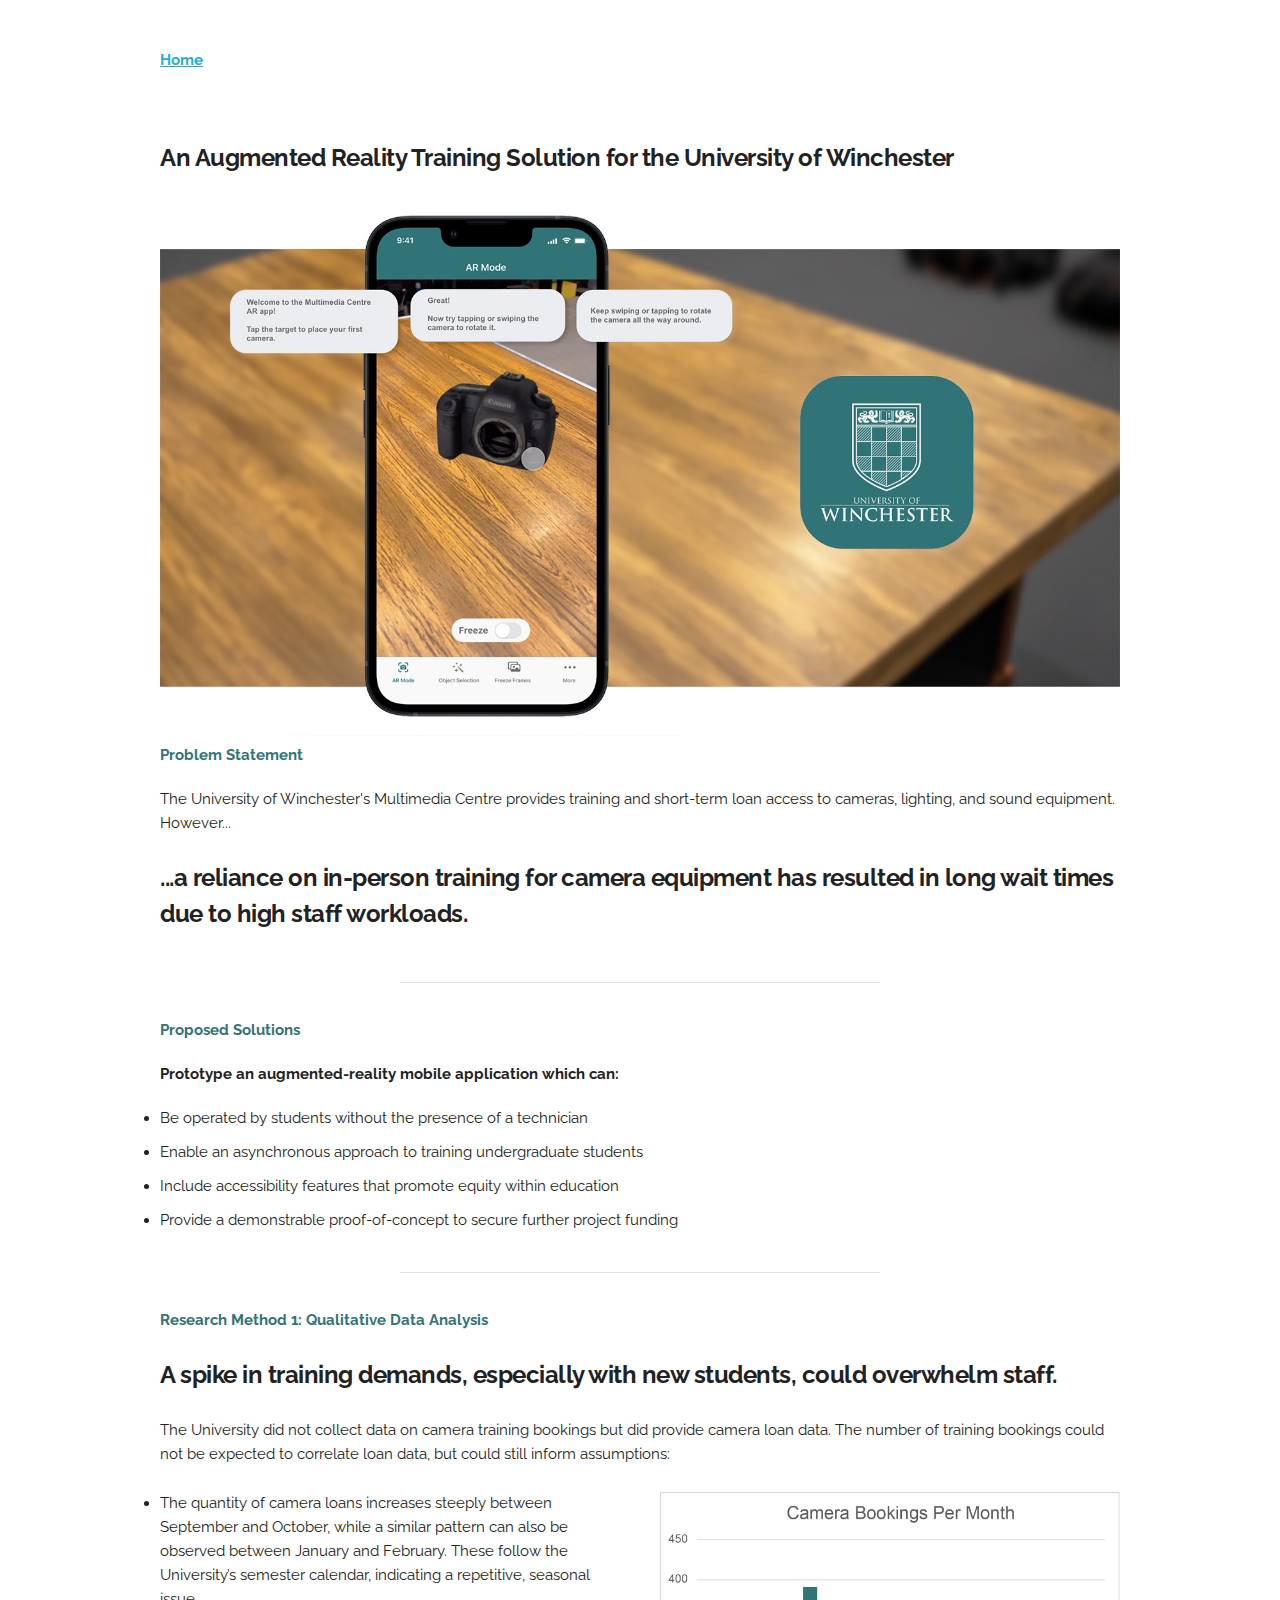
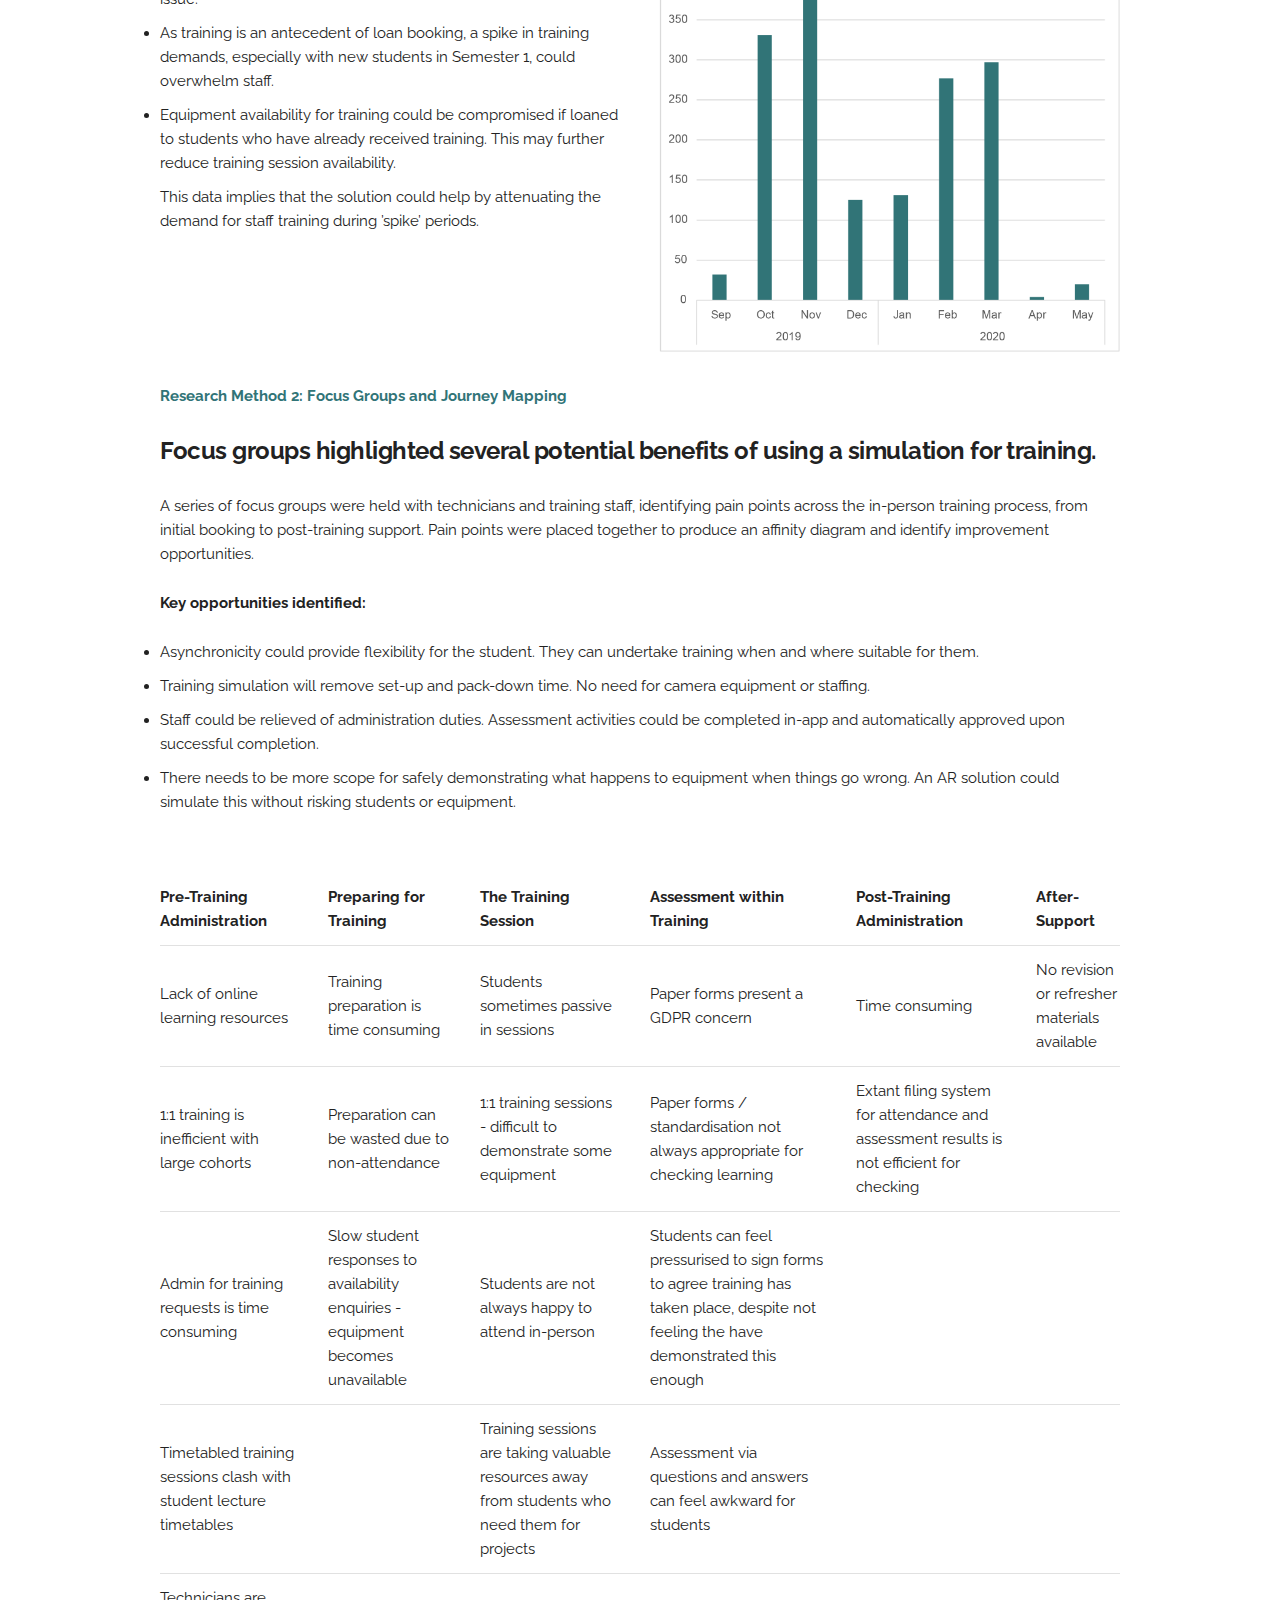
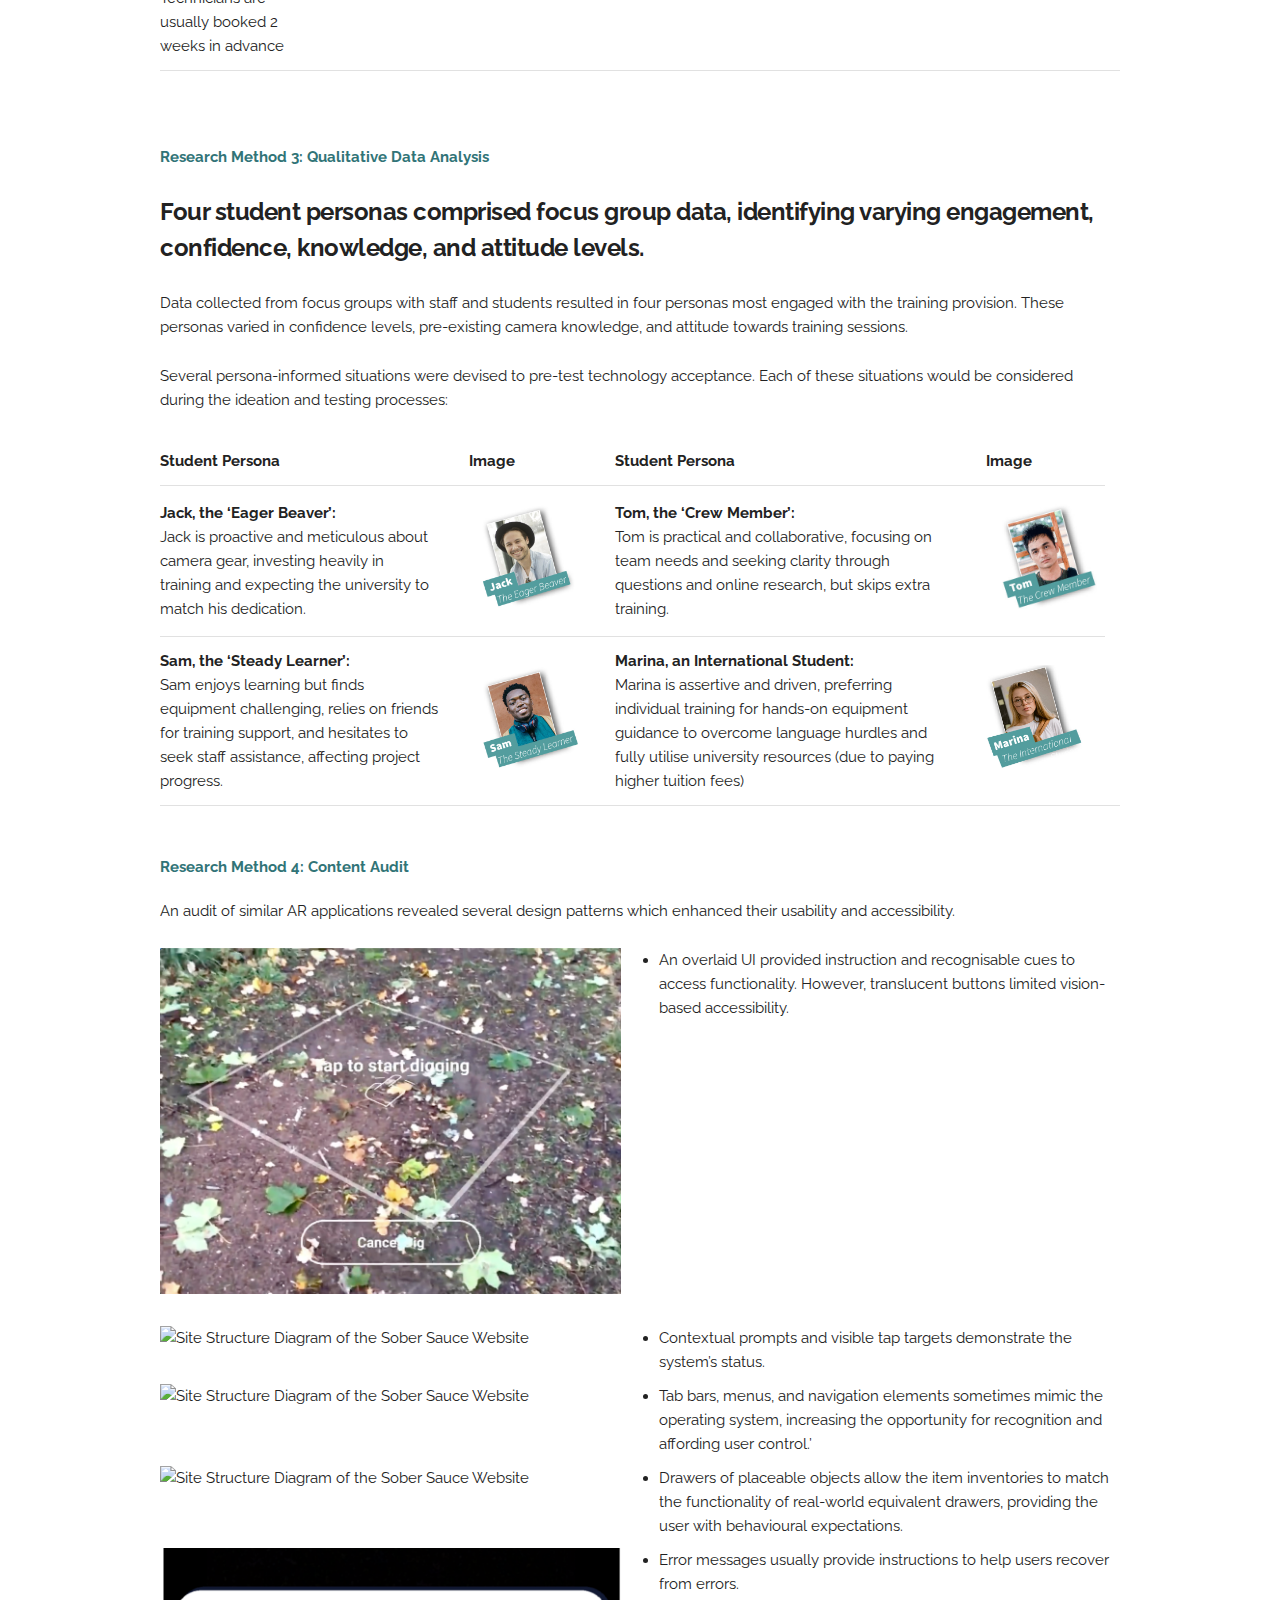
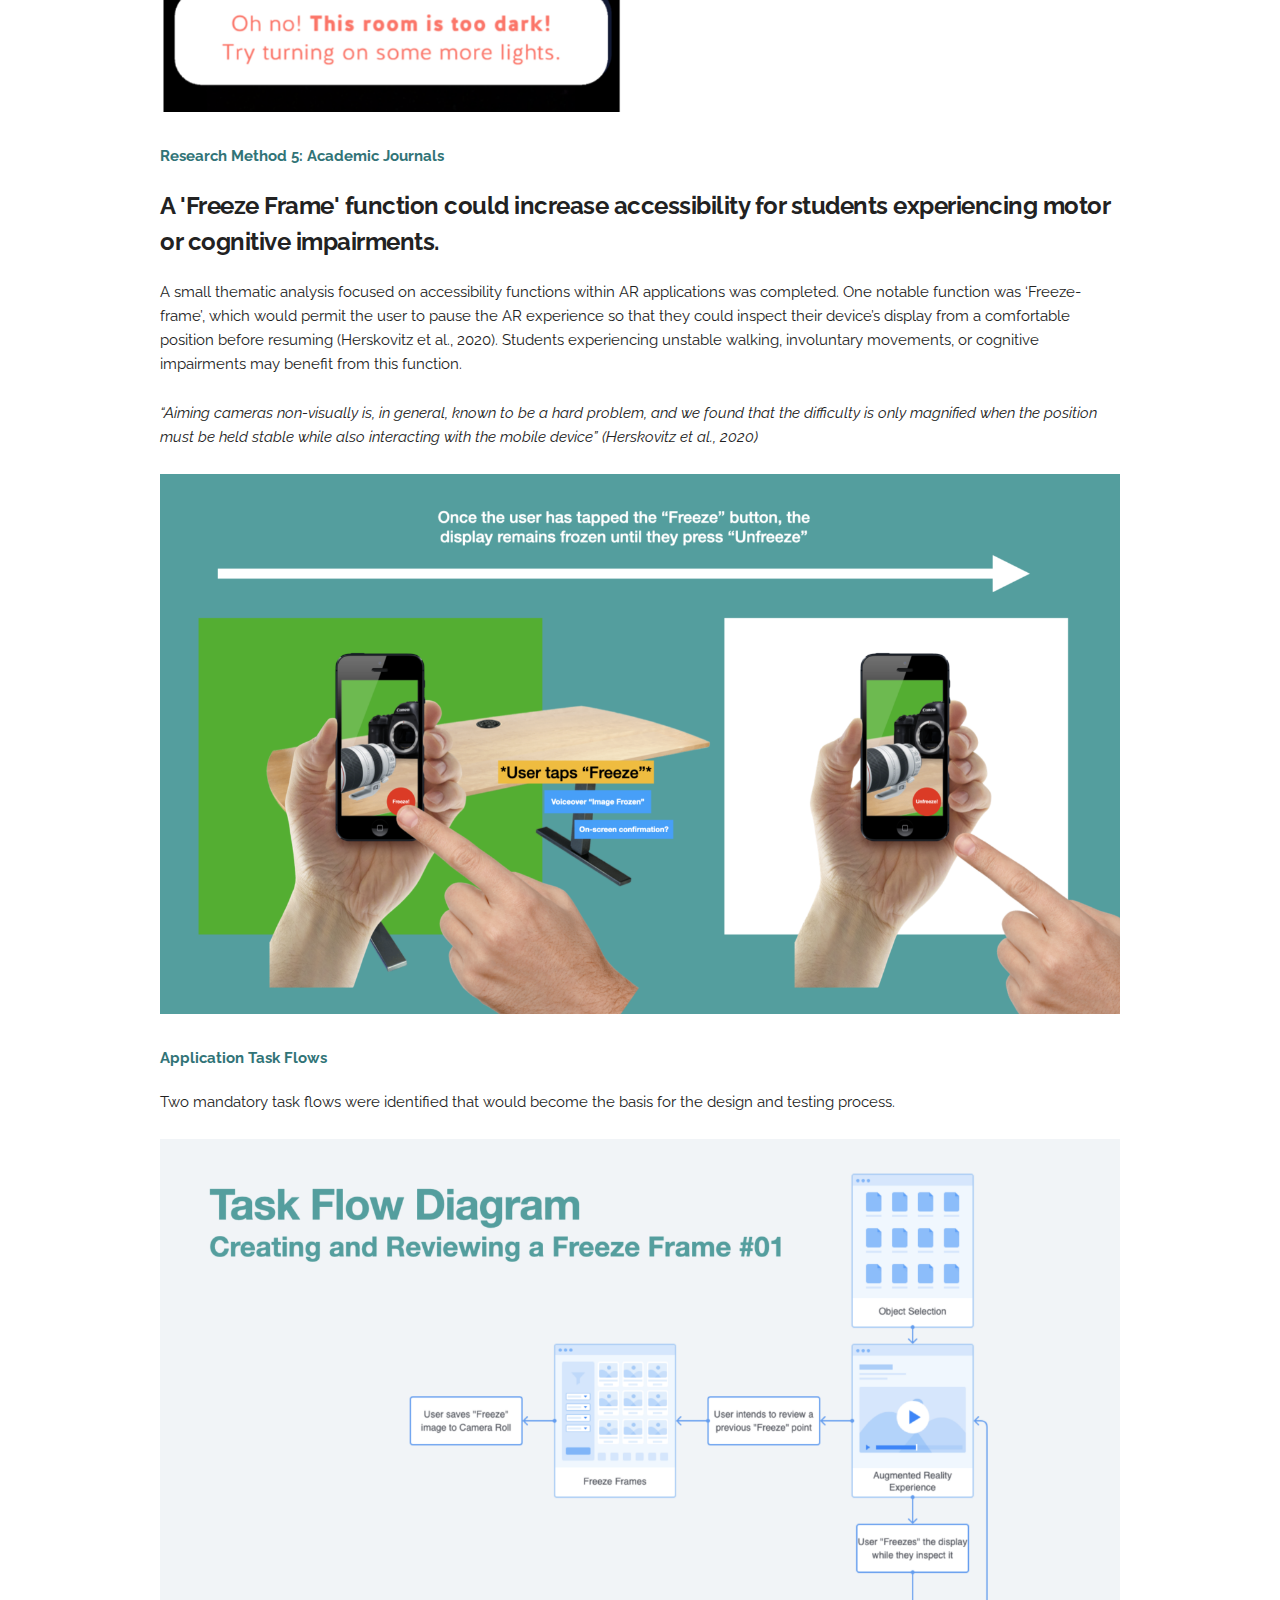
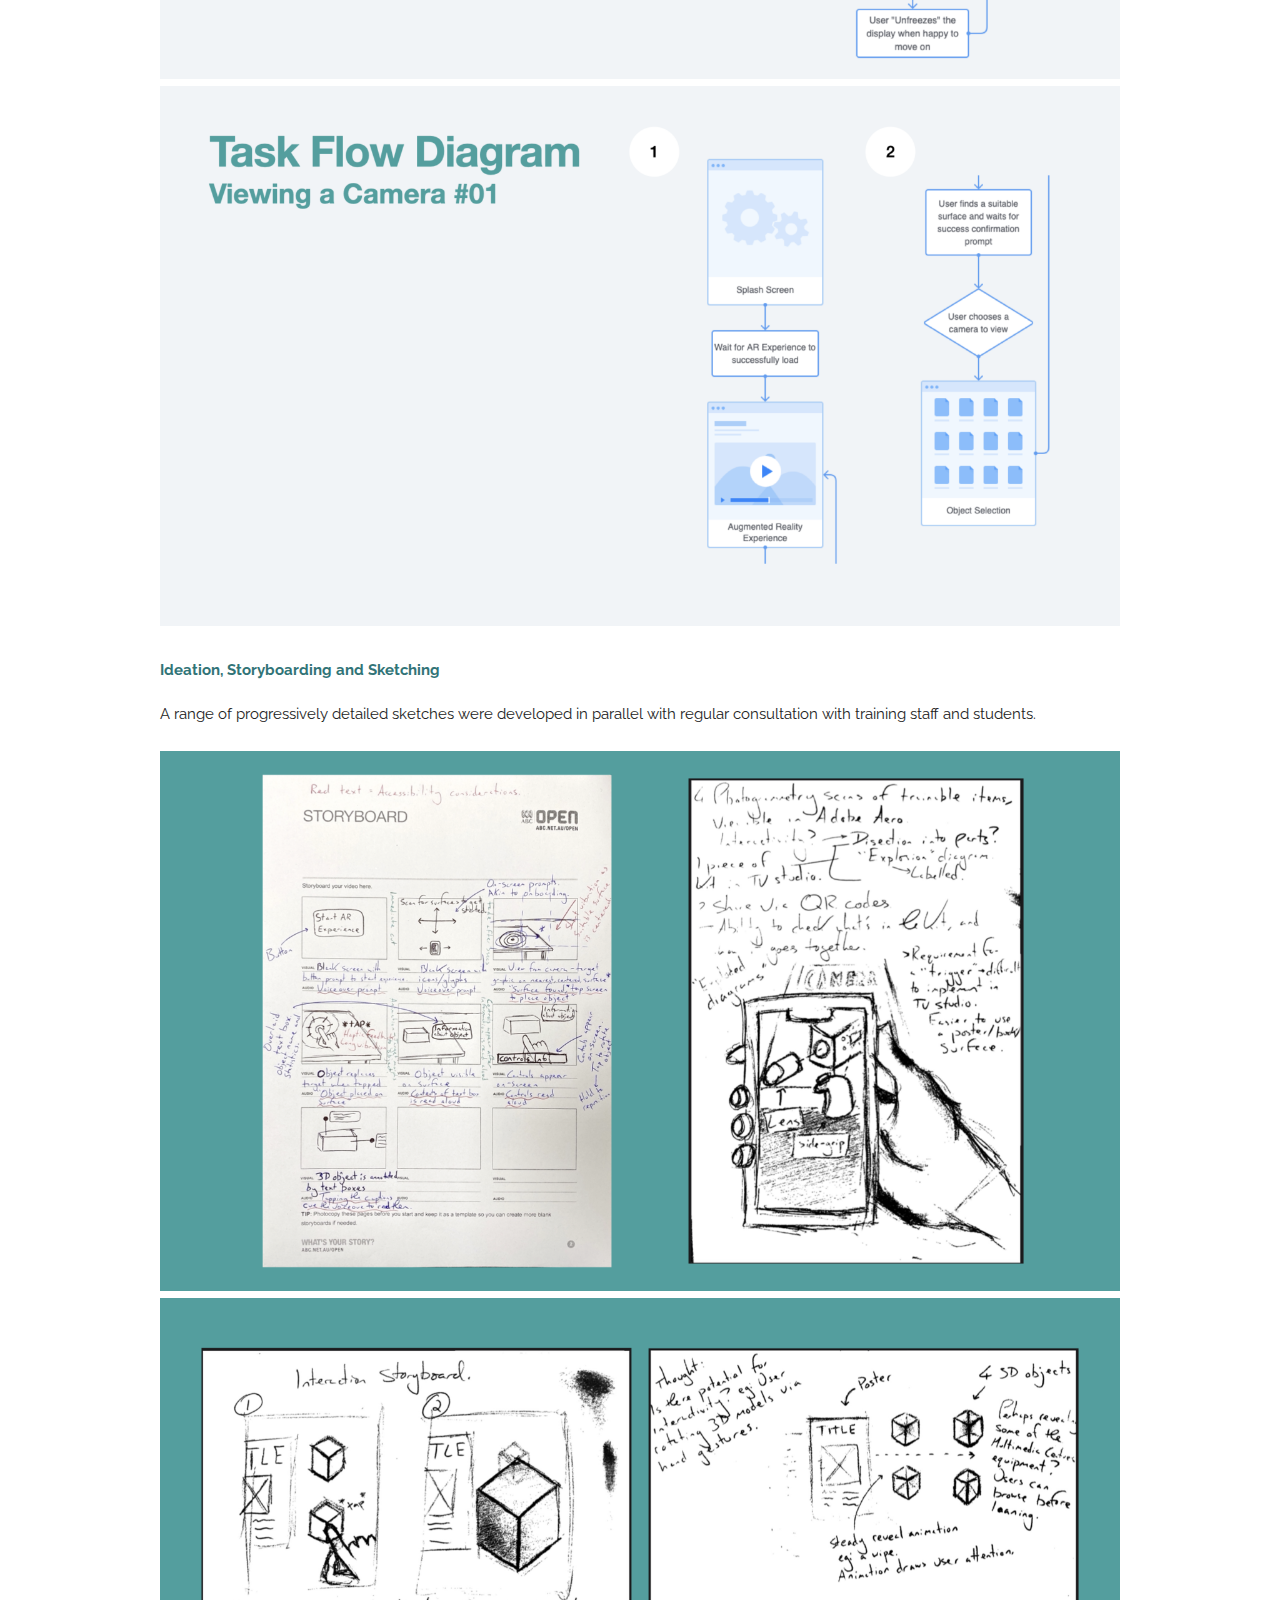
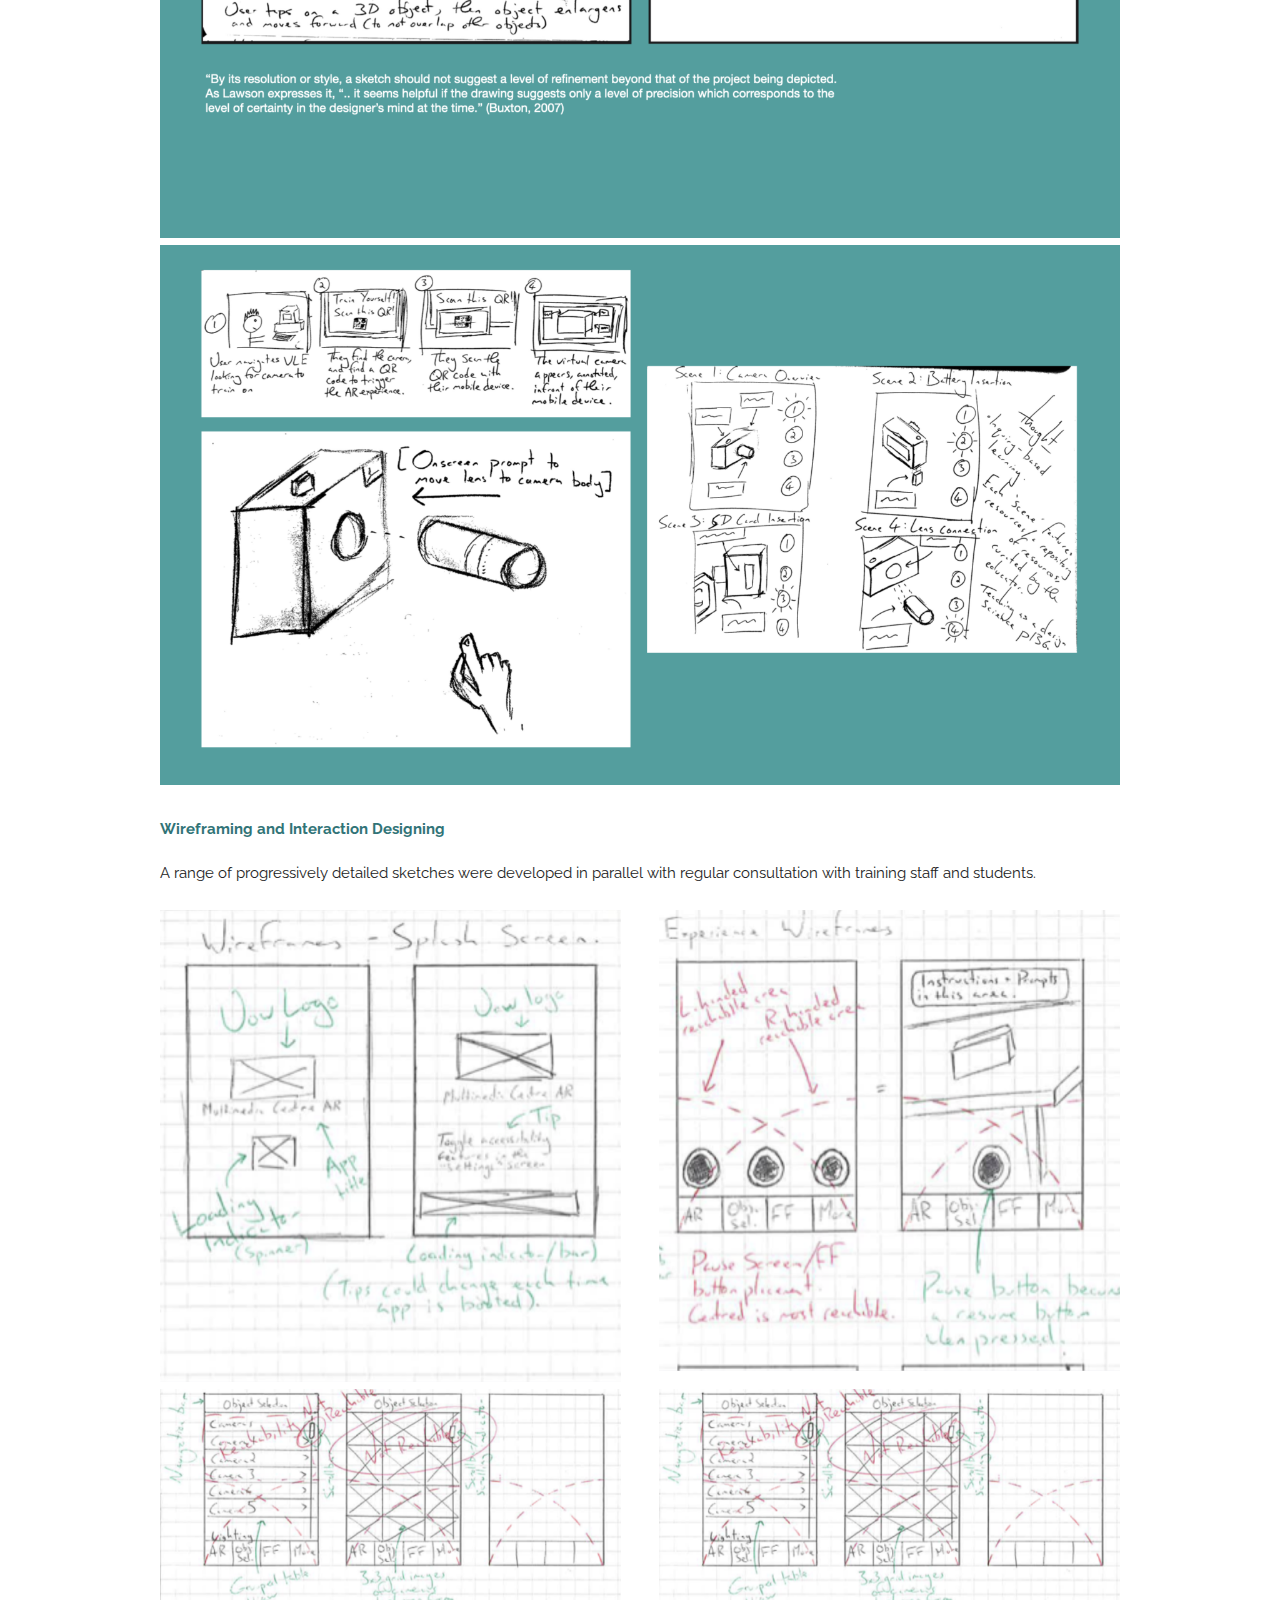
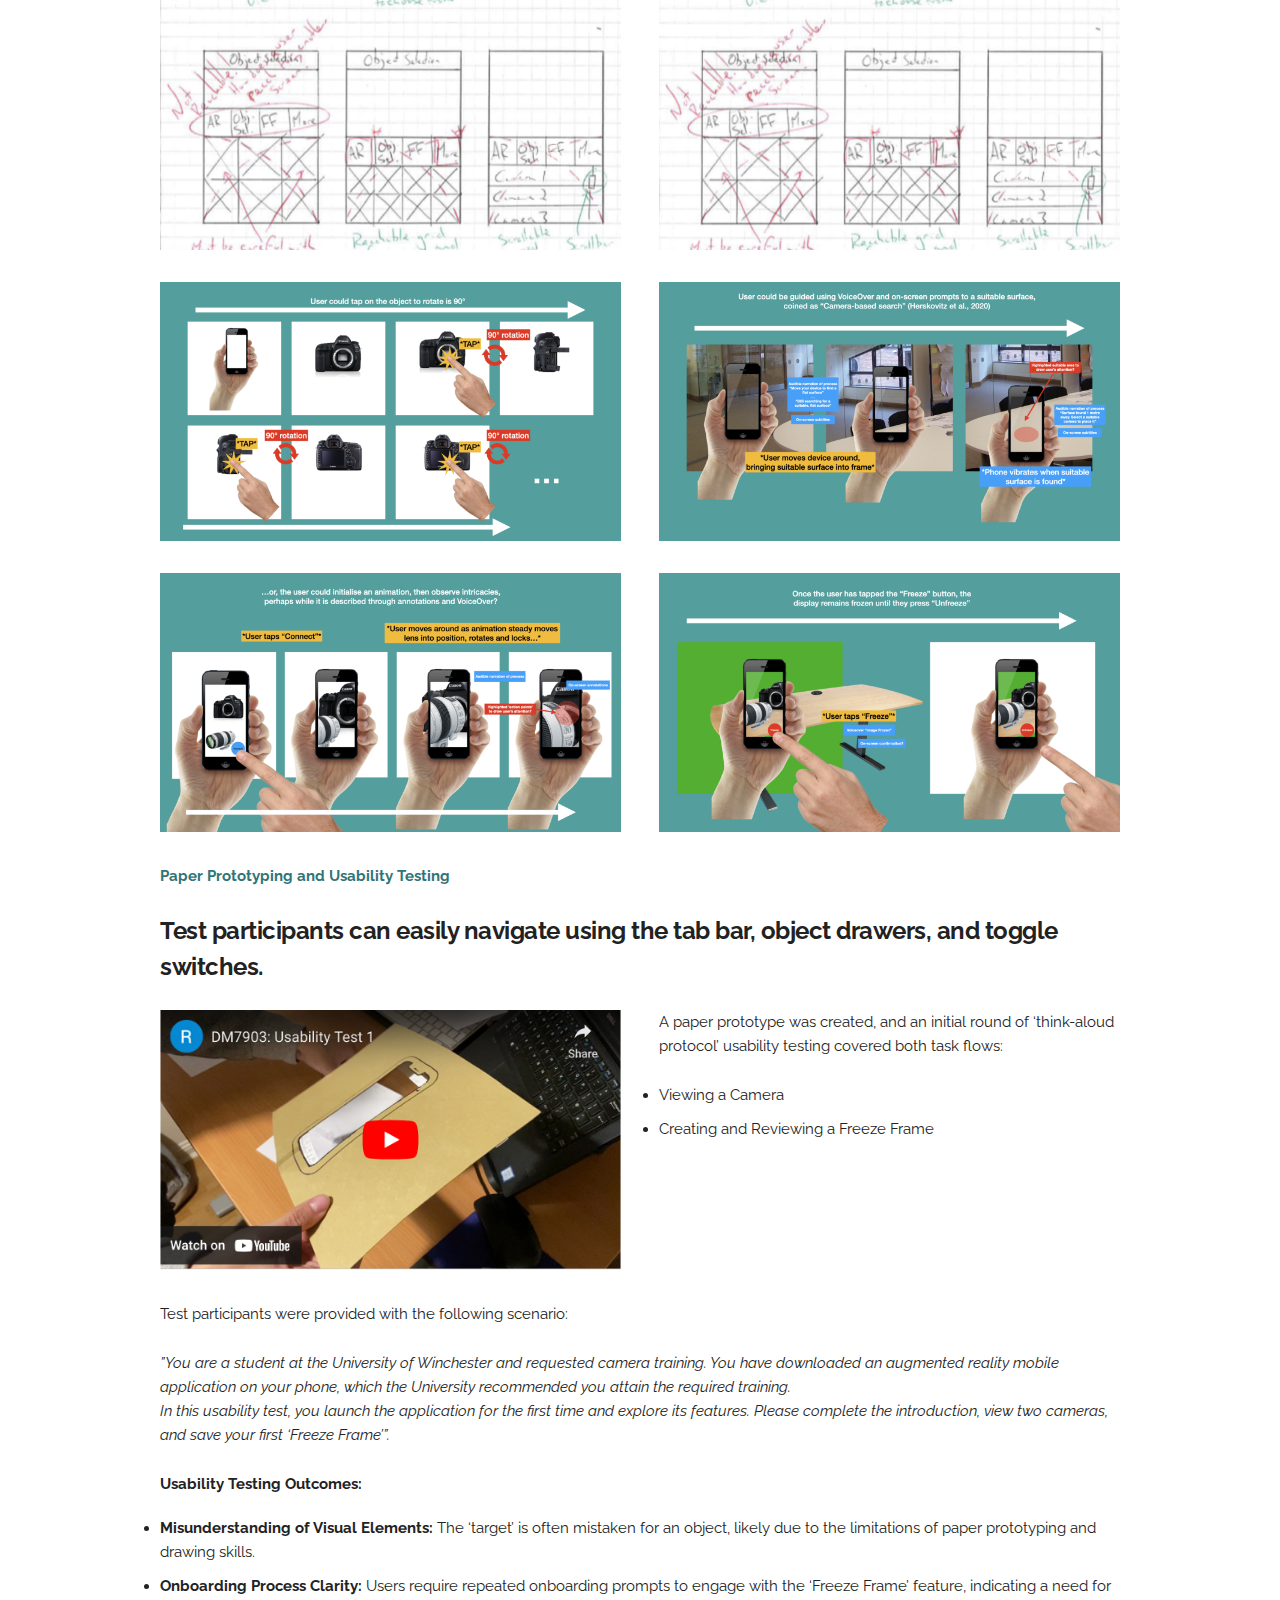
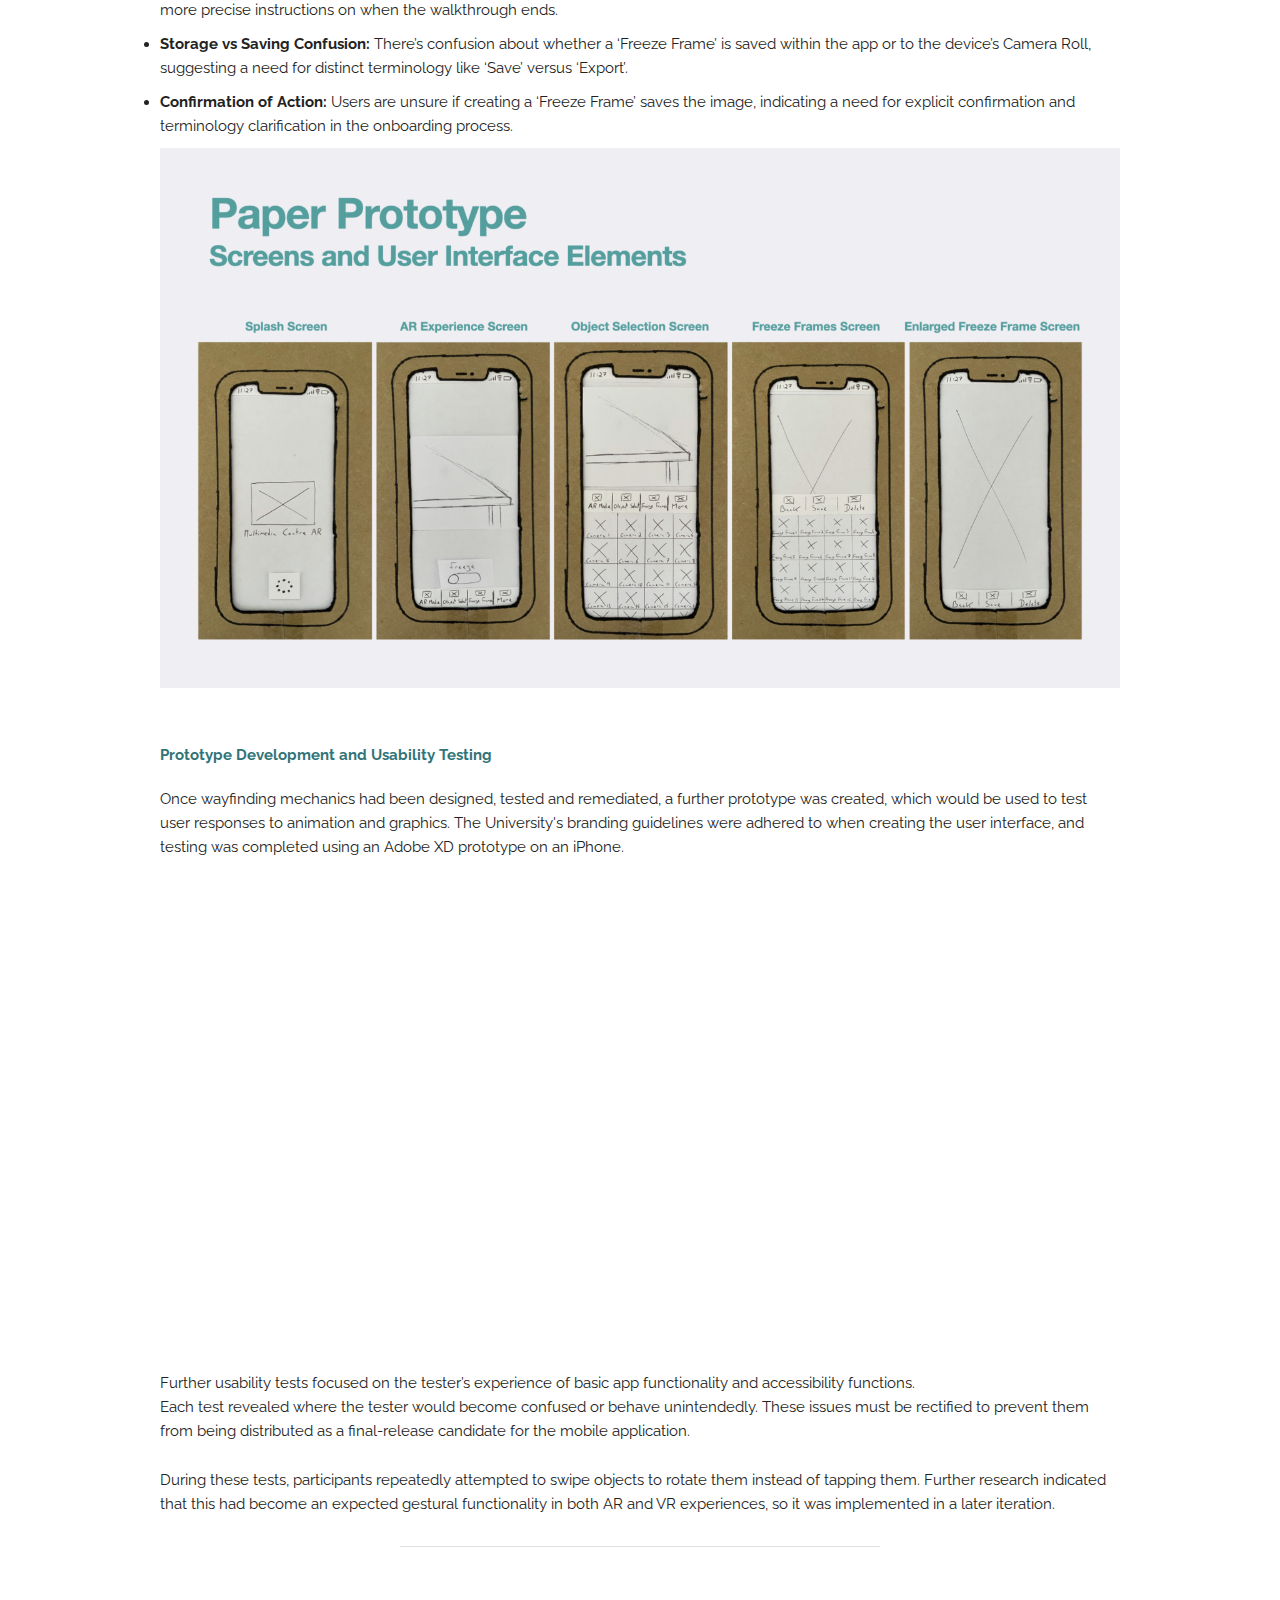
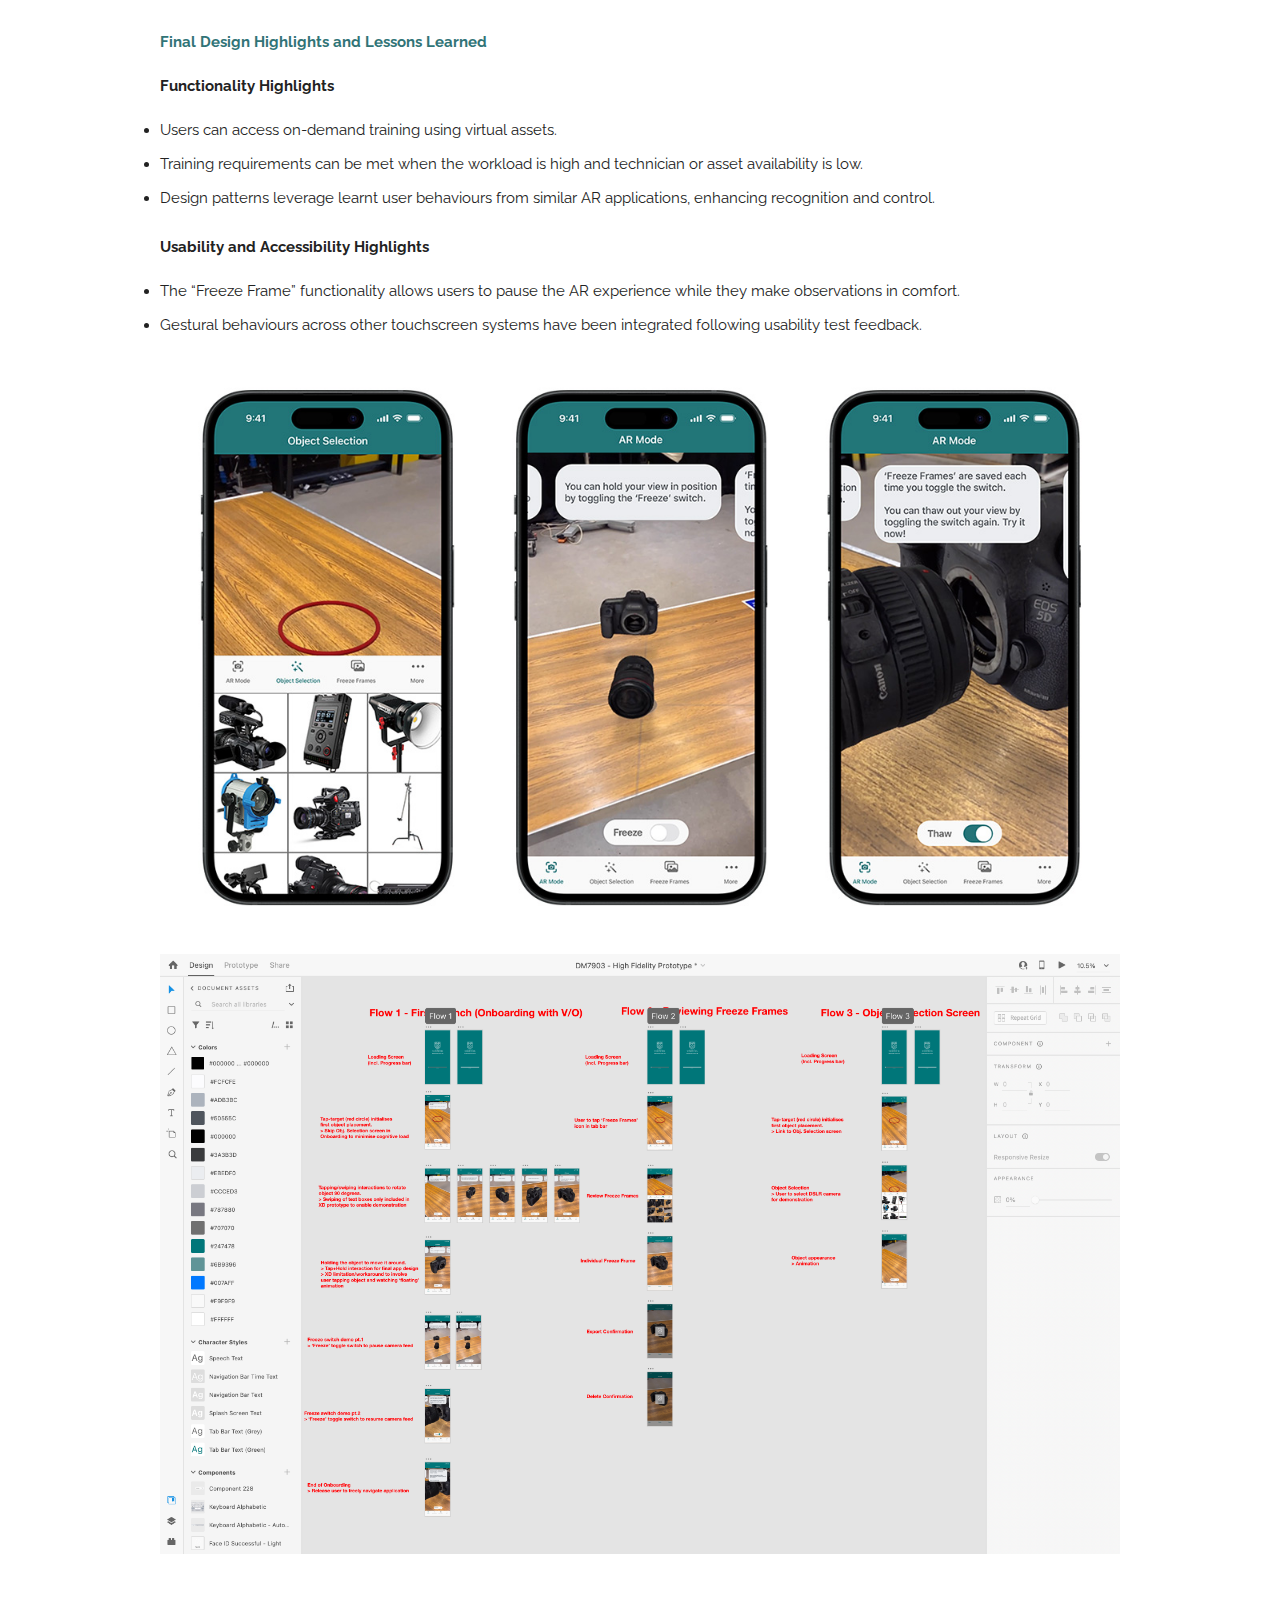
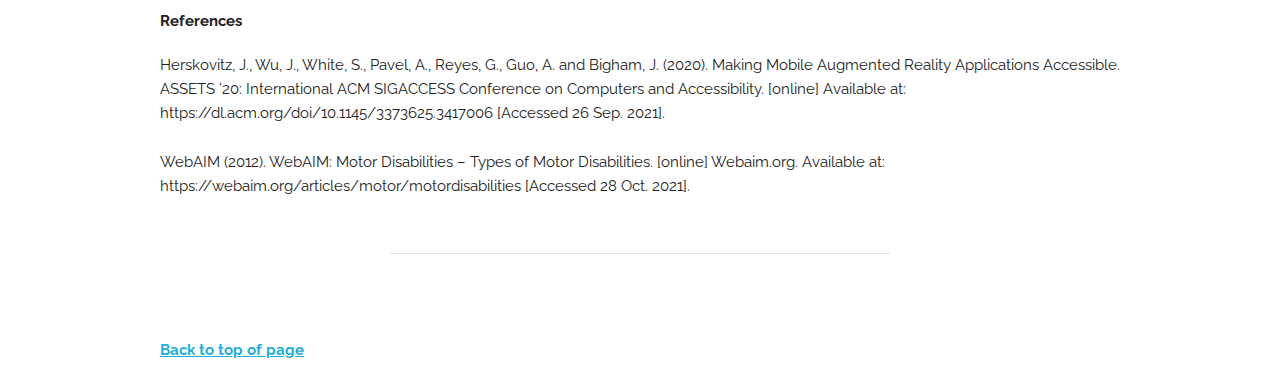
==== commit 13dc071c: "Update AR Training.html" ====
--- a/AR Training.html
+++ b/AR Training.html
@@ -5,9 +5,9 @@
   <!-- Basic Page Needs
   –––––––––––––––––––––––––––––––––––––––––––––––––– -->
   <meta charset="utf-8">
-  <title>Skeleton: Responsive CSS Boilerplate</title>
-  <meta name="description" content="">
-  <meta name="author" content="">
+  <title>Chris H Portfolio</title>
+  <meta name="Chris H Portfolio" content="">
+  <meta name="Chris H" content="">
 
   <!-- Mobile Specific Metas
   –––––––––––––––––––––––––––––––––––––––––––––––––– -->
@@ -29,7 +29,7 @@
 
   <!-- Favicon
   –––––––––––––––––––––––––––––––––––––––––––––––––– -->
-  <link rel="icon" type="image/png" href="../../dist/images/favicon.png">
+  <link rel="icon" type="image/png" href="images/favicon.ico">
 
 </head>
 <body>
@@ -226,46 +226,38 @@
         <p>Several persona-informed situations were devised to pre-test technology acceptance. Each of these situations would be considered during the ideation and testing processes:</p>
     </div>
     </div>
-    <div class="row">
-        <div class="six columns">
-            <li><b>Jack, the ‘Eager Beaver’:</b>
-                <br>Jack is proactive and meticulous about camera gear, investing heavily in training and expecting the university to match his dedication.</li>
-        </div>
-        <div class="six columns">
-            <img class="responsive" src="images/arCameraBookings.png" alt="Site Structure Diagram of the Sober Sauce Website">
-            <p></p>
-        </div>
-    </div>
-    <div class="row">
-        <div class="six columns">
-            <li><b>Tom, the ‘Crew Member’:</b> 
-                <br>Tom is practical and collaborative, focusing on team needs and seeking clarity through questions and online research, but skips extra training.</li>
-        </div>
-        <div class="six columns">
-            <img class="responsive" src="images/arCameraBookings.png" alt="Site Structure Diagram of the Sober Sauce Website">
-            <p></p>
-        </div>
-    </div>
-    <div class="row">
-        <div class="six columns">
-            <li><b>Sam, the ‘Steady Learner’:</b>
-                <br>Sam enjoys learning but finds equipment challenging, relies on friends for training support, and hesitates to seek staff assistance, affecting project progress.</li>
-        </div>
-        <div class="six columns">
-            <img class="responsive" src="images/arCameraBookings.png" alt="Site Structure Diagram of the Sober Sauce Website">
-            <p></p>
-        </div>
-    </div>
-    <div class="row">
-        <div class="six columns">
-            <li><b>Marina, an International Student:</b>
-                <br>Marina is assertive and driven, preferring individual training for hands-on equipment guidance to overcome language hurdles and fully utilise university resources (due to paying higher tuition fees)</li>
-        </div>
-        <div class="six columns">
-            <img class="responsive" src="images/arCameraBookings.png" alt="Site Structure Diagram of the Sober Sauce Website">
-            <p></p>
-        </div>
-    </div>
+
+
+    <div class="row">
+        <div class="twelve columns">
+            <table>
+                <tr>
+                  <th>Student Persona</th>
+                  <th>Image</th>
+                  <th>Student Persona</th>
+                  <th>Image</th>
+                </tr>
+                <tr>
+                  <td><b>Jack, the ‘Eager Beaver’:</b>
+                    <br>Jack is proactive and meticulous about camera gear, investing heavily in training and expecting the university to match his dedication.</td>
+                  <td><img class="responsive" src="images/AR-persona-1-jack.jpg" alt="Image of Student Persona, Jack"></td>
+                  <td><b>Tom, the ‘Crew Member’:</b> 
+                    <br>Tom is practical and collaborative, focusing on team needs and seeking clarity through questions and online research, but skips extra training.</td>
+                  <td><img class="responsive" src="images/AR-persona-2-tom.jpg" alt="Image of Student Persona, Tom"></td>
+                </tr>
+                <tr>
+                  <td><b>Sam, the ‘Steady Learner’:</b>
+                    <br>Sam enjoys learning but finds equipment challenging, relies on friends for training support, and hesitates to seek staff assistance, affecting project progress.</td>
+                  <td><img class="responsive" src="images/AR-persona-3-sam.jpg" alt="Image of Student Persona, Sam"></td>
+                  <td><b>Marina, an International Student:</b>
+                    <br>Marina is assertive and driven, preferring individual training for hands-on equipment guidance to overcome language hurdles and fully utilise university resources (due to paying higher tuition fees)</td>
+                  <td><img class="responsive" src="images/AR-persona-4-marina.jpg" alt="Image of Student Persona, Marina"></td>
+                  <td></td>
+                </tr>
+              </table>
+              <p></p>
+              <br>
+
 
 
 <!-- RESEARCH METHOD 4 AND INSIGHTS -->
@@ -278,7 +270,7 @@
     </div>
     <div class="row">
         <div class="six columns">
-            <img class="responsive" src="images/arCameraBookings.png" alt="Site Structure Diagram of the Sober Sauce Website">
+            <img class="responsive" src="images/AR-content-audit-1.png" alt="Site Structure Diagram of the Sober Sauce Website">
             <p></p>
         </div>
         <div class="six columns">
@@ -287,7 +279,7 @@
     </div>
     <div class="row">
         <div class="six columns">
-            <img class="responsive" src="images/arCameraBookings.png" alt="Site Structure Diagram of the Sober Sauce Website">
+            <img class="responsive" src="images/AR-content-audit-2.png" alt="Site Structure Diagram of the Sober Sauce Website">
             <p></p>
         </div>
         <div class="six columns">
@@ -296,7 +288,7 @@
     </div>
     <div class="row">
         <div class="six columns">
-            <img class="responsive" src="images/arCameraBookings.png" alt="Site Structure Diagram of the Sober Sauce Website">
+            <img class="responsive" src="images/AR-content-audit-3.png" alt="Site Structure Diagram of the Sober Sauce Website">
             <p></p>
         </div>
         <div class="six columns">
@@ -305,7 +297,7 @@
     </div>
     <div class="row">
         <div class="six columns">
-            <img class="responsive" src="images/arCameraBookings.png" alt="Site Structure Diagram of the Sober Sauce Website">
+            <img class="responsive" src="images/AR-content-audit-4.png" alt="Site Structure Diagram of the Sober Sauce Website">
             <p></p>
         </div>
         <div class="six columns">
@@ -314,7 +306,7 @@
     </div>
     <div class="row">
         <div class="six columns">
-            <img class="responsive" src="images/arCameraBookings.png" alt="Site Structure Diagram of the Sober Sauce Website">
+            <img class="responsive" src="images/AR-content-audit-5.png" alt="Site Structure Diagram of the Sober Sauce Website">
             <p></p>
         </div>
         <div class="six columns">
@@ -334,13 +326,11 @@
     </div>
 </div>
 <div class="row">
-    <div class="six columns">
+    <div class="twelve columns">
         <p>A small thematic analysis focused on accessibility functions within AR applications was completed. One notable function was ‘Freeze-frame’, which would permit the user to pause the AR experience so that they could inspect their device’s display from a comfortable position before resuming (Herskovitz et al., 2020). Students experiencing unstable walking, involuntary movements, or cognitive impairments may benefit from this function.</p>
         <p><i>“Aiming cameras non-visually is, in general, known to be a hard problem, and we found that the difficulty is only magnified when the position must be held stable while also interacting with the mobile device” (Herskovitz et al., 2020)</i></p>
     </div>
-    <div class="six columns">
-        <img class="responsive" src="images/arFlow1.png" alt="Site Structure Diagram of the Sober Sauce Website">
-            <p></p>
+    <div class="twelve columns">
         <img class="responsive" src="images/arFlow2.png" alt="Site Structure Diagram of the Sober Sauce Website">
         <p></p>
     </div>
@@ -361,11 +351,13 @@
 </div>
 
 <div class="row">
-    <div class="six columns">
+    <div class="twelve columns">
         <img class="responsive" src="images/arFlow1.png" alt="Site Structure Diagram of the Sober Sauce Website">
     </div>
-
-    <div class="six columns">
+    </div>
+
+<div class="row">
+    <div class="twelve columns">
         <img class="responsive" src="images/arFlow3.png" alt="Site Structure Diagram of the Sober Sauce Website">
         <p></p>
     </div>
@@ -391,16 +383,7 @@
         <img class="responsive" src="images/sketches3.png" alt="Sober Sauce Redesign Sketches">
     </div>
 </div>
-
-<div class="row">
-    <div class="six columns">
-        <img class="responsive" src="images/soberSauceWireframe1.png" alt="Sober Sauce Wireframe 1">
-    </div>
-    <div class="six columns">
-        <img class="responsive" src="images/soberSauceWireframe2.png" alt="Sober Sauce Wireframe 2">
-    </div>
-
-</div>
+<p></p>
 
 
 <!-- WIREFRAMING AND INTERACTION DESIGN -->
@@ -456,9 +439,20 @@
         <p>
         <h2>Test participants can easily navigate using the tab bar, object drawers, and toggle switches.</h2>
         </p>
+    </div>
+</div>
+
+<div class="row">
+    <div class="six columns">
+        <img class="responsive" src="images/arUsabilityTest1.png" alt="Usability Testing">
+    </div>
+    <div class="six columns">
         <p>A paper prototype was created, and an initial round of ‘think-aloud protocol’ usability testing covered both task flows:</p>
         <li>Viewing a Camera</li>
         <li>Creating and Reviewing a Freeze Frame</li>
+    </div>
+</div>
+        <p></p>
         <p>Test participants were provided with the following scenario:</p>
         <p><i>”You are a student at the University of Winchester and requested camera training. You have downloaded an augmented reality mobile application on your phone, which the University recommended you attain the required training. 
             <br>In this usability test, you launch the application for the first time and explore its features. Please complete the introduction, view two cameras, and save your first ‘Freeze Frame’”.</i></p>
@@ -470,11 +464,9 @@
         </div>
 </div>
 
-<div class="row">
-    <div class="six columns">
-        <img class="responsive" src="images/arUsabilityTest1.png" alt="Usability Testing">
-    </div>
-    <div class="six columns">
+
+<div class="row">
+    <div class="twelve columns">
         <img class="responsive" src="images/arUsabilityTest2.png"
             alt="Usability Testing Artifact">
     </div>
@@ -494,36 +486,22 @@
 </div>
 
 <div class="row">
-    <div class="six columns">
-        <img class="responsive" src="images/arBrandingGuidelines.png" alt="Usability Testing">
-    </div>
-    <div class="six columns">
-        <img class="responsive" src="images/arThirdIteration.png" alt="Usability Testing Artifact">
-    </div>
-</div>
-<div class="row">
-    <div class="twelve columns">
-        <img class="responsive" src="images/arFlow4.png" alt="Usability Testing">
-        <p></p>
-    </div>
-</div>
-<div class="row">
-    <div class="six columns">
+    <div class="twelve columns">
+        <center><iframe width="640" height="480" src="https://www.youtube.com/embed/ygHyZcVUNWI?si=8mfA8CctjImimd-Y" title="YouTube video player" frameborder="0" allow="accelerometer; autoplay; clipboard-write; encrypted-media; gyroscope; picture-in-picture; web-share" referrerpolicy="strict-origin-when-cross-origin" allowfullscreen></iframe></center>
+    </div>
+</div>
+</div>
+<div class="row">
+    <div class="twelve columns">
         <p>Further usability tests focused on the tester’s experience of basic app functionality and accessibility functions. 
             <br>Each test revealed where the tester would become confused or behave unintendedly. These issues must be rectified to prevent them from being distributed as a final-release candidate for the mobile application.</p>
     </div>
-    <div class="six columns">
-        <img class="responsive" src="images/arUsabilityTest3.png" alt="Usability Testing Artifact">
-    </div>
-
-    <div class="twelve columns">
-    <p>During these tests, participants repeatedly attempted to swipe objects to rotate them instead of tapping them. Further research indicated that this had become an expected gestural functionality in both AR and VR experiences, so it was implemented in a later iteration.</p>
+
+    <div class="twelve columns">
+    During these tests, participants repeatedly attempted to swipe objects to rotate them instead of tapping them. Further research indicated that this had become an expected gestural functionality in both AR and VR experiences, so it was implemented in a later iteration.
     </div> 
 </div>
-
 <hr style="width:50%">
-
-
 
 
 <!-- FINAL DESIGN HIGHLIGHTS AND LESSONS LEARNED -->
@@ -531,39 +509,29 @@
 <div class="row">
     <div class="twelve columns" style="margin-top: 5%">
         <h3 id="arPage">Final Design Highlights and Lessons Learned</h3>
-    </div>
-</div>
-<div class="row">
-    <div class="six columns">
+
         <h3>Functionality Highlights</h3>
         <li>Users can access on-demand training using virtual assets.</li>
         <li>Training requirements can be met when the workload is high and technician or asset availability is low.</li>
         <li>Design patterns leverage learnt user behaviours from similar AR applications, enhancing recognition and control.</li>
         <p></p>
-    </div>
-    <div class="six columns">
-        <img class="responsive" src="images/soberSauceUsabilityTestingArtifact.png"
-            alt="Usability Testing Artifact">
-        <p></p>
-    </div>
-</div>
-
-<div class="row">
-    <div class="six columns">
         <h3>Usability and Accessibility Highlights</h3>
         <li>The “Freeze Frame” functionality allows users to pause the AR experience while they make observations in comfort.</li>
         <li>Gestural behaviours across other touchscreen systems have been integrated following usability test feedback.</li>
         <p></p>
     </div>
-    <div class="six columns">
-        <img class="responsive" src="images/soberSauceUsabilityTestingArtifact.png" alt="Usability Testing Artifact">
-        <p></p>
-    </div>
-</div>
-
-<div class="row">
-    <div class="twelve columns">
-        <img class="responsive" src="images/soberSauceXDPrototype.png" alt="A screenshot of the Sober Sauce redesign in Adobe XD">
+</div>
+
+<div class="row">
+    <div class="twelve columns">
+        <img class="responsive" src="images/AR-final-design-images.jpg" alt="Usability Testing Artifact">
+        <p></p>
+    </div>
+</div>
+
+<div class="row">
+    <div class="twelve columns">
+        <img class="responsive" src="images/AR-XDPrototype.png" alt="A screenshot of the Sober Sauce redesign in Adobe XD">
     </div>
 </div>
 
@@ -593,4 +561,4 @@
 –––––––––––––––––––––––––––––––––––––––––––––––––– -->
 </body>
 
-</html>+</html>
